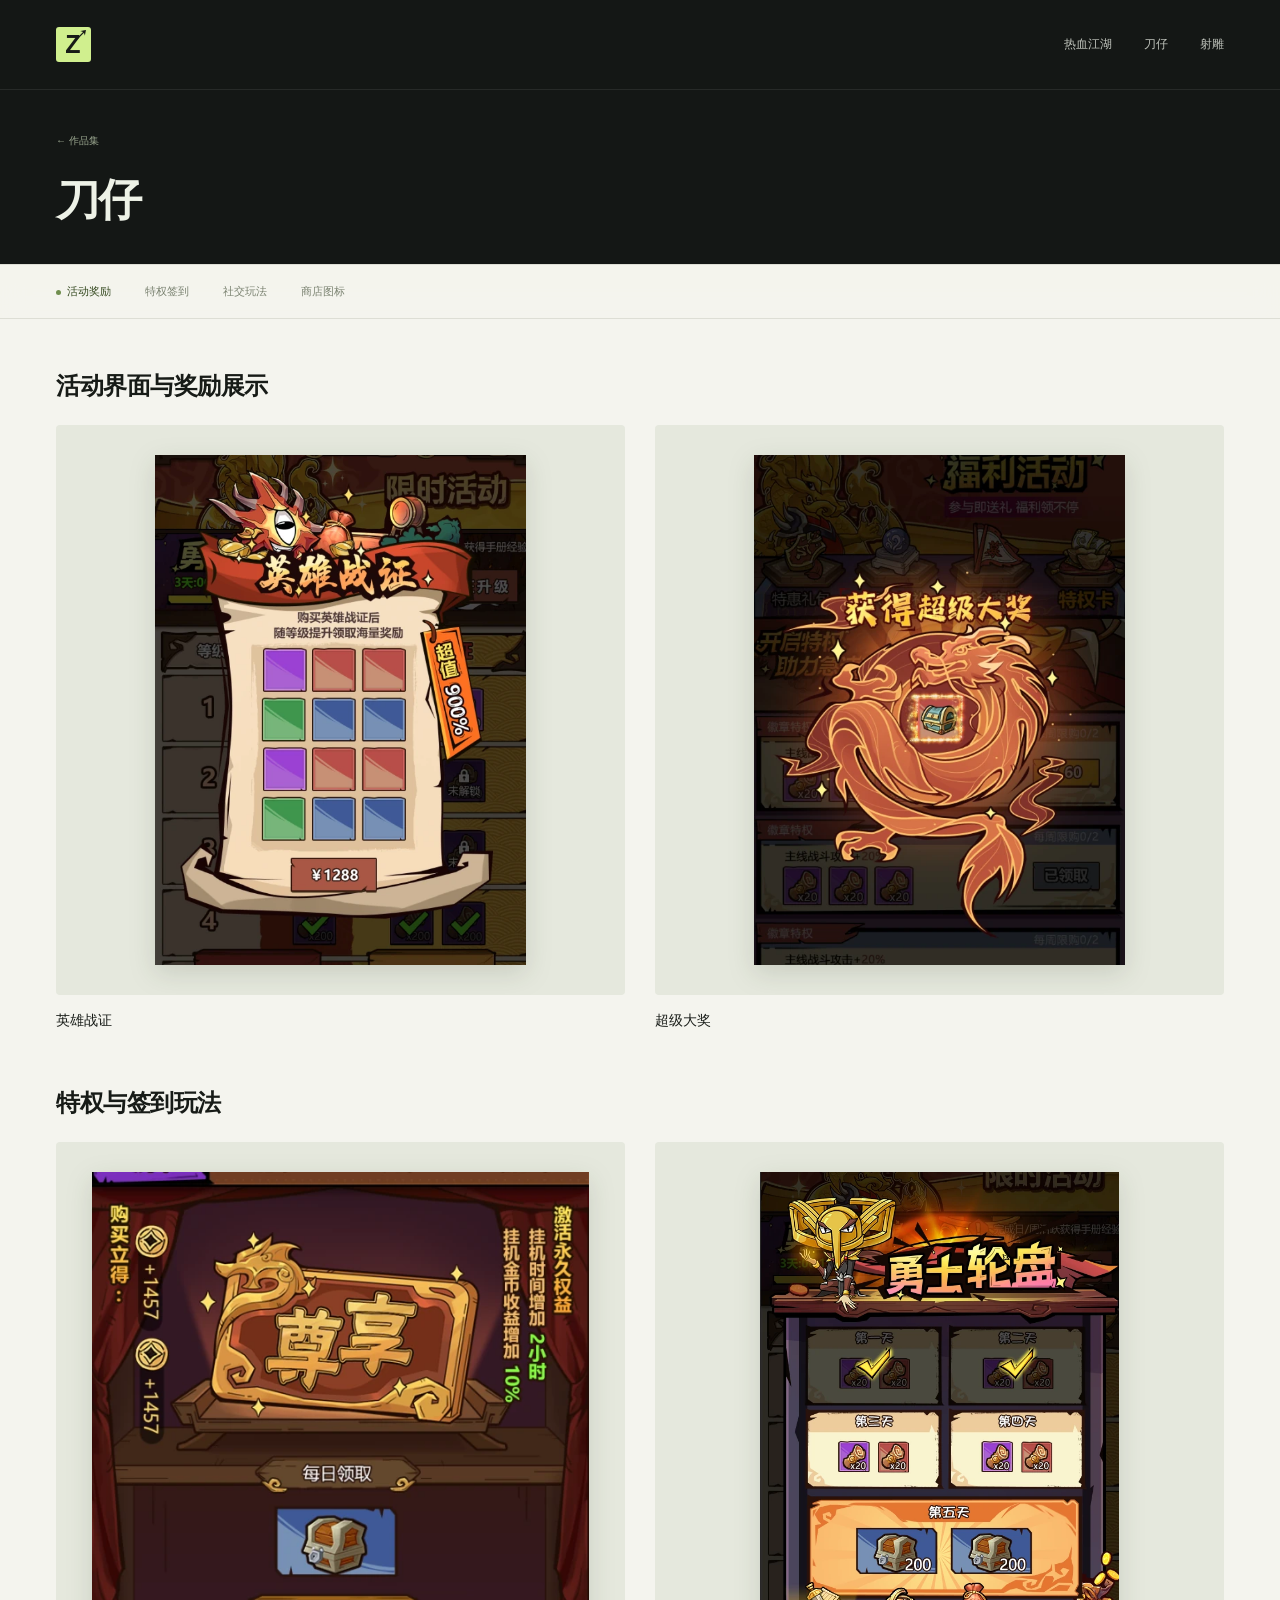
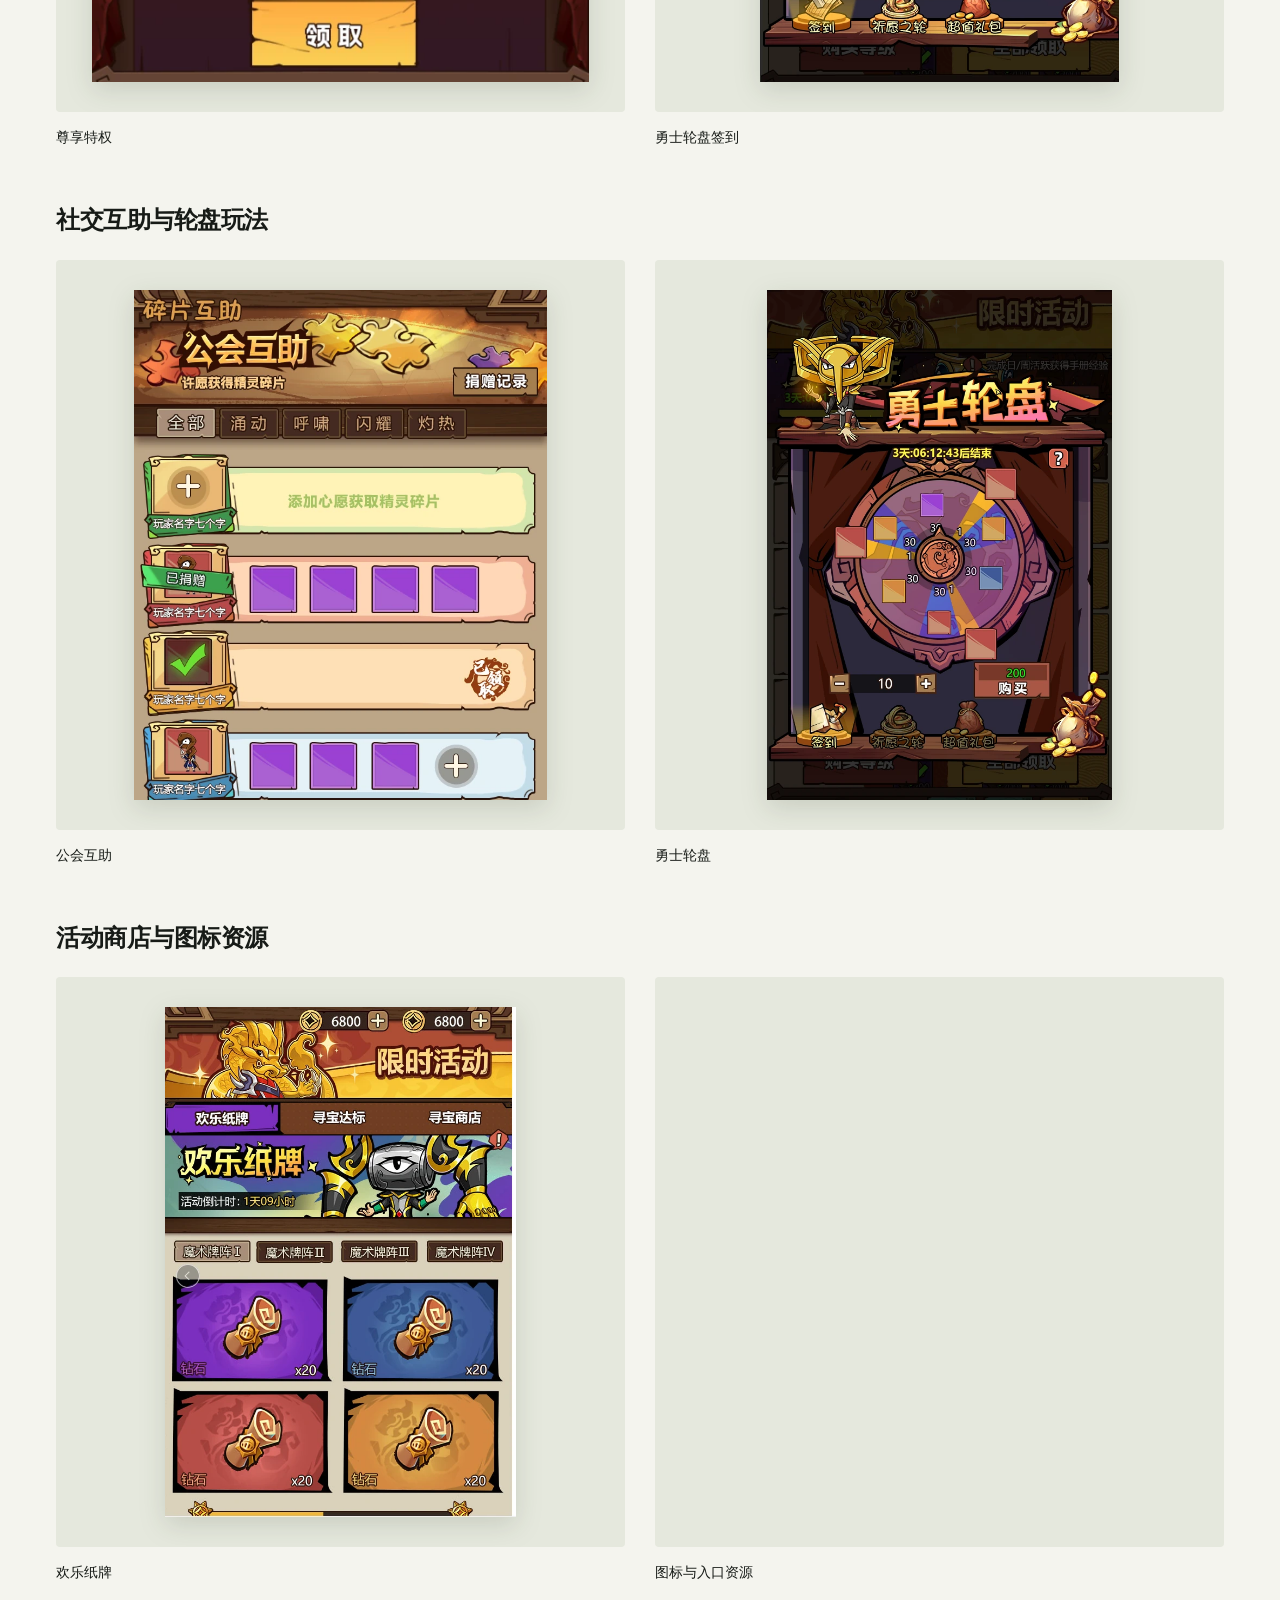
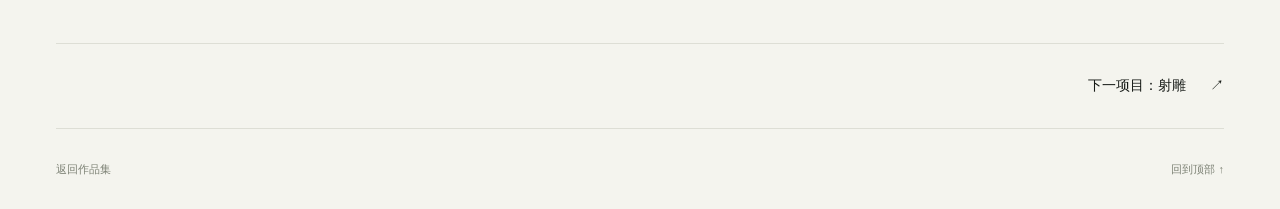
==== daozai.html @ 5adedd6f "Publish portfolio pages, images and downloads" ====
<!doctype html>
<html lang="zh-CN"><head><meta charset="utf-8"><meta name="viewport" content="width=device-width, initial-scale=1"><meta name="theme-color" content="#141715"><meta name="description" content="刀仔，张雪荣游戏 UI 设计作品。"><title>刀仔 · 张雪荣作品集</title><link rel="icon" href="assets/favicon.svg" type="image/svg+xml"><link rel="stylesheet" href="styles.css?v=20261116-controls"><script src="data.js" defer></script><script src="app.js?v=20261116-controls" defer></script></head><body class="case-page compact-case" data-page="case"><a class="skip-link" href="#main">跳到主要内容</a><div class="reading-progress" aria-hidden="true"></div>
<header class="site-header"><a class="brand" href="index.html" aria-label="张雪荣作品集首页"><span class="brand-mark">Z<span>↗</span></span></a><nav aria-label="项目导航"><a href="jianghu.html">热血江湖</a><a href="daozai.html">刀仔</a><a href="shediao.html">射雕</a></nav></header>
<main id="main"><section class="case-intro"><div class="shell"><div class="breadcrumb"><a href="index.html#projects">← 作品集</a></div><div class="case-title-row"><h1>刀仔</h1></div></div></section><div class="case-body"><nav class="case-nav" aria-label="项目章节"><div class="case-nav-inner shell"><a href="#campaigns" class="active">活动奖励</a><a href="#privileges" class="">特权签到</a><a href="#social" class="">社交玩法</a><a href="#shop-icons" class="">商店图标</a></div></nav><div class="shell"><section class="case-section" id="campaigns"><div class="case-section-heading reveal"><h2>活动界面与奖励展示</h2></div><div class="case-grid portraits"><figure class="work-card reveal"><button class="work-image" type="button" data-art="battlepass" data-group="daozai" aria-label="放大查看英雄战证"><img src="assets/battlepass.webp" width="553" height="760" alt="英雄战证，活动购买与奖励展示" loading="lazy" decoding="async"></button><figcaption><h3>英雄战证</h3></figcaption></figure><figure class="work-card reveal"><button class="work-image" type="button" data-art="jackpot" data-group="daozai" aria-label="放大查看超级大奖"><img src="assets/jackpot.webp" width="534" height="735" alt="超级大奖，活动奖励获取反馈" loading="lazy" decoding="async"></button><figcaption><h3>超级大奖</h3></figcaption></figure></div></section><section class="case-section" id="privileges"><div class="case-section-heading reveal"><h2>特权与签到玩法</h2></div><div class="case-grid portraits"><figure class="work-card reveal"><button class="work-image" type="button" data-art="vip" data-group="daozai" aria-label="放大查看尊享特权"><img src="assets/vip.webp" width="562" height="577" alt="尊享特权，付费权益与每日领取" loading="lazy" decoding="async"></button><figcaption><h3>尊享特权</h3></figcaption></figure><figure class="work-card reveal"><button class="work-image" type="button" data-art="wheel-checkin" data-group="daozai" aria-label="放大查看勇士轮盘签到"><img src="assets/wheel-checkin.webp" width="629" height="893" alt="勇士轮盘签到，签到奖励与活动入口" loading="lazy" decoding="async"></button><figcaption><h3>勇士轮盘签到</h3></figcaption></figure></div></section><section class="case-section" id="social"><div class="case-section-heading reveal"><h2>社交互助与轮盘玩法</h2></div><div class="case-grid portraits"><figure class="work-card reveal"><button class="work-image" type="button" data-art="guild" data-group="daozai" aria-label="放大查看公会互助"><img src="assets/guild.webp" width="640" height="791" alt="公会互助，社交玩法与互助信息展示" loading="lazy" decoding="async"></button><figcaption><h3>公会互助</h3></figcaption></figure><figure class="work-card reveal"><button class="work-image" type="button" data-art="wheel" data-group="daozai" aria-label="放大查看勇士轮盘"><img src="assets/wheel.webp" width="639" height="942" alt="勇士轮盘，轮盘玩法与奖励布局" loading="lazy" decoding="async"></button><figcaption><h3>勇士轮盘</h3></figcaption></figure></div></section><section class="case-section" id="shop-icons"><div class="case-section-heading reveal"><h2>活动商店与图标资源</h2></div><div class="case-grid portraits"><figure class="work-card reveal"><button class="work-image" type="button" data-art="shop" data-group="daozai" aria-label="放大查看欢乐纸牌"><img src="assets/shop.webp" width="645" height="937" alt="欢乐纸牌，活动玩法与奖励商店" loading="lazy" decoding="async"></button><figcaption><h3>欢乐纸牌</h3></figcaption></figure><figure class="work-card reveal"><button class="work-image" type="button" data-art="daozai-icons" data-group="daozai" aria-label="放大查看图标与入口资源"><img src="assets/daozai-icons.webp" width="662" height="848" alt="图标与入口资源，功能入口、道具及系统图标" loading="lazy" decoding="async"></button><figcaption><h3>图标与入口资源</h3></figcaption></figure></div></section><nav class="next-project" aria-label="下一项目"><a href="shediao.html">下一项目：射雕 <span>↗</span></a></nav></div></div></main><footer class="site-footer shell"><a href="index.html#projects">返回作品集</a><a href="#">回到顶部 ↑</a></footer><button class="back-to-top" aria-label="回到顶部">↑</button></body></html>
---- styles.css ----
@charset "UTF-8";
:root{--ink:#171b17;--muted:#71756d;--paper:#f4f4ee;--line:#ddded5;--lime:#d0ef8e;--olive:#5c7046;--ease:cubic-bezier(.22,1,.36,1);--font:-apple-system,BlinkMacSystemFont,"PingFang SC","Hiragino Sans GB","Microsoft YaHei",sans-serif}
*{box-sizing:border-box}html{scroll-behavior:smooth;scroll-padding-top:100px}body{margin:0;color:var(--ink);background:var(--paper);font-family:var(--font);font-size:15px;line-height:1.7;-webkit-font-smoothing:antialiased}body.modal-open{overflow:hidden}button,a{-webkit-tap-highlight-color:transparent}button,input{font:inherit}button{cursor:pointer}a{color:inherit;text-decoration:none}button{color:inherit}img{display:block;max-width:100%;height:auto}button:focus-visible,a:focus-visible{outline:3px solid #829c51;outline-offset:6px}::selection{background:var(--lime);color:var(--ink)}h1,h2,h3,p,figure{margin:0}h1,h2,h3{font-weight:600;line-height:1.3;letter-spacing:-.045em}.shell{width:min(1240px,calc(100% - 112px));margin-inline:auto}.section-pad{padding-block:104px}.eyebrow{font-family:var(--font);font-size:11px;font-weight:600;letter-spacing:.16em;line-height:1.5}.green-period{color:#72964b}.site-header{position:absolute;z-index:30;top:0;left:0;width:100%;display:flex;align-items:center;justify-content:space-between;gap:26px;padding:27px 56px;color:#f5f7ee;border-bottom:1px solid #ffffff15}.brand{display:flex;align-items:center;gap:12px;flex-shrink:0;font-size:12px;font-weight:650;letter-spacing:.12em;line-height:1.4}.brand small{display:block;font-size:8px;letter-spacing:.19em;opacity:.5;margin-top:4px}.brand-mark{background:var(--lime);color:var(--ink);width:35px;height:35px;display:flex;justify-content:center;align-items:center;font-size:25px;font-weight:700;position:relative;border-radius:3px}.brand-mark>span{position:absolute;right:2px;top:-2px;font-size:15px}.site-header nav{display:flex;gap:32px;font-size:12px;color:#c2c6be}.site-header nav a{position:relative;padding:5px 0}.site-header nav a:after{content:"";position:absolute;bottom:0;left:0;width:0;height:1px;background:var(--lime);transition:width .3s}.site-header nav a:hover:after{width:100%}.site-header nav span{font-size:9px;opacity:.5;margin-left:4px}.status-dot{width:5px;height:5px;border-radius:50%;background:var(--lime);display:inline-block}.reading-progress{position:fixed;top:0;left:0;height:3px;background:var(--lime);z-index:100;width:0;pointer-events:none}.skip-link{position:fixed;top:-100px;left:10px;padding:10px 20px;background:var(--lime);z-index:101}.skip-link:focus{top:8px}.hero{background:#141715;color:#f3f5ef;position:relative;isolation:isolate;overflow:hidden;padding-top:102px}.hero-inner{min-height:650px;display:grid;grid-template-columns:1fr 1.12fr;align-items:center;gap:24px;padding-block:66px 74px}.hero-copy{position:relative;z-index:3}.hero .eyebrow{color:#a6b598;font-size:10px;display:flex;gap:10px;align-items:center}.tiny-cross{color:var(--lime);font-size:19px}.hero h1{font-size:clamp(36px,4.1vw,60px);line-height:1.4;font-weight:600;margin:27px 0 26px;white-space:nowrap;letter-spacing:-.055em}.accent-word{color:var(--lime);position:relative;display:inline-block}.accent-word svg{position:absolute;left:0;bottom:-10px;width:100%;height:15px;stroke:var(--lime);stroke-width:2;stroke-dasharray:400;stroke-dashoffset:400;animation:draw-line 1.2s .6s forwards}.hero-person{font-size:19px;letter-spacing:.07em;font-weight:500}.hero-person span{font-size:12px;font-weight:400;letter-spacing:.04em;color:#a5afa0;margin-left:17px;padding-left:17px;border-left:1px solid #ffffff26}.hero-description{font-size:12px;color:#939c8e;line-height:2.1;margin:17px 0 30px}.button{display:inline-flex;align-items:center;justify-content:space-between;gap:42px;padding:14px 22px;border-radius:3px;font-size:12px;font-weight:600;transition:background .2s,transform .3s}.button-lime{background:var(--lime);color:var(--ink)}.button-lime:hover{background:#e0ffa1}.button span{font-size:19px;line-height:1}.hero-glow{position:absolute;z-index:-1;right:-150px;top:-100px;width:950px;height:900px;background:radial-gradient(ellipse,rgba(130,157,80,.13),transparent 62%);pointer-events:none}.hero:before{content:"";position:absolute;inset:0;z-index:-1;opacity:.16;background-image:linear-gradient(#9cae8a16 1px,transparent 1px),linear-gradient(90deg,#9cae8a16 1px,transparent 1px);background-size:90px 90px;mask-image:linear-gradient(90deg,transparent,#000)}#particles{position:absolute;inset:0;width:100%;height:100%;z-index:-1;pointer-events:none}.hero-stage{height:490px;position:relative;perspective:1500px;isolation:isolate}.stage-orbit{position:absolute;width:430px;height:430px;border:1px solid #b5d28f16;border-radius:50%;left:50%;top:50%;transform:translate(-50%,-50%)}.stage-orbit:before{content:"";position:absolute;inset:-48px;border:1px solid #b5d28f0b;border-radius:50%}.stage-orbit:after{content:"";position:absolute;inset:24px;border:1px dashed #b5d28f18;border-radius:50%;animation:orbit 90s linear infinite}.stage-note{font-size:8px;letter-spacing:.2em;color:#829078;position:absolute;top:32px;right:24px}.floating-label{position:absolute;left:12px;top:53px;color:#becbad;font-size:9px;letter-spacing:.13em;display:flex;align-items:center;gap:9px}.floating-label span{width:5px;height:5px;background:var(--lime);border-radius:50%;box-shadow:0 0 14px #d0ef8e;animation:pulse 3s infinite}.hero-art{position:absolute;z-index:2;left:-14px;top:112px;width:92%;padding:0;text-align:left;background:#242b22;border:1px solid #62725270;border-radius:9px;overflow:hidden;box-shadow:0 25px 80px #0008;transform:rotateY(-8deg) rotateX(5deg) rotateZ(-3deg);transition:transform .6s var(--ease),border-color .3s;will-change:transform}.hero-art:hover{border-color:#d0ef8e9c;transform:rotateY(0) rotateX(0) rotateZ(0)}.hero-art img{width:100%;aspect-ratio:1334/750;object-fit:contain;transition:opacity .2s}.art-topbar{display:flex;align-items:center;gap:5px;padding:10px 12px;font-size:7px;letter-spacing:.13em;color:#a5b39a}.art-topbar i{width:4px;height:4px;border-radius:50%;background:#9aaa8470}.art-topbar i:first-child{background:#d0ef8e}.art-topbar span:nth-last-child(2){margin-left:10px}.art-topbar span:last-child{margin-left:auto}.hero-art-foot{display:flex;justify-content:space-between;gap:10px;font-size:8px;color:#c0cbb9;padding:10px 13px}.hero-art-foot span:last-child{color:#8d9a82}.mini-art{position:absolute;z-index:1;right:-7px;top:80px;width:135px;transform:rotate(10deg);border:5px solid #2b3226;border-radius:7px;box-shadow:0 15px 50px #0009;animation:float 7s ease-in-out infinite}.mini-art img{width:100%;border-radius:2px}.mini-art span{position:absolute;bottom:-24px;left:20px;font-size:8px;color:#9db08a;letter-spacing:.15em;white-space:nowrap}.hero-selector{position:absolute;bottom:2px;left:0;display:flex;gap:25px}.hero-selector button{background:none;border:none;border-top:1px solid #ffffff22;padding:9px 0;font-size:10px;color:#7b8972;min-width:76px;text-align:left;transition:color .2s,border-color .2s}.hero-selector button span{font-size:9px;margin-left:8px}.hero-selector button.selected{border-color:var(--lime);color:var(--lime)}.stage-coordinate{position:absolute;bottom:62px;right:4px;font-size:7px;letter-spacing:.2em;color:#6f7b65;writing-mode:vertical-rl}.hero-bottom{display:flex;justify-content:space-between;align-items:center;gap:16px;border-top:1px solid #ffffff16;padding-block:20px;color:#8a9581;font-size:10px;letter-spacing:.06em}.hero-bottom .status-dot{margin-right:7px;width:4px;height:4px}.hero-bottom b{font-weight:400;color:#4c5844;margin:0 16px}.hero-bottom a{color:#bdc7b3;display:flex;align-items:center;gap:20px}.scroll-arrow{animation:bounce 2.4s infinite;font-size:19px;line-height:1}.discipline-strip{overflow:hidden;background:var(--lime);padding:14px 0}.discipline-strip>div{display:flex;width:max-content;gap:48px;align-items:center;animation:marquee 40s linear infinite}.discipline-strip span{font-size:12px;font-weight:600;letter-spacing:.12em;white-space:nowrap}.discipline-strip i{font-size:18px;line-height:1;font-style:normal}.section-heading{display:flex;align-items:flex-end;justify-content:space-between;gap:40px;margin-bottom:45px}.section-heading .eyebrow{color:var(--muted);margin-bottom:14px}.section-heading h2{font-size:36px}.section-heading>p{color:var(--muted);font-size:12px;line-height:1.9}.project-card+.project-card{margin-top:66px}.project-cover{position:relative;display:block;overflow:hidden;border-radius:7px;isolation:isolate}.landscape-cover{height:480px;background:#1b372e}.landscape-cover>img{width:100%;height:100%;object-fit:cover;object-position:50% 48%;transition:transform 1s var(--ease),filter .8s}.landscape-cover:after{content:"";position:absolute;inset:0;background:linear-gradient(180deg,#071b2a10 40%,#08241c99)}.project-cover:hover>img{transform:scale(1.035)}.cover-index{position:absolute;left:28px;top:25px;z-index:3;font-size:9px;letter-spacing:.15em;background:#13221c88;backdrop-filter:blur(12px);color:white;padding:7px 11px;border:1px solid #ffffff30;border-radius:2px}.cover-stamp{position:absolute;left:32px;bottom:25px;z-index:3;font-size:25px;color:#f8f9ec;font-weight:500;letter-spacing:.08em;line-height:1.4}.cover-stamp small{font-size:8px;font-weight:400;letter-spacing:.2em}.cover-visit{position:absolute;right:28px;bottom:28px;z-index:3;color:#f8f9ec;font-size:10px;display:flex;align-items:center;gap:15px}.cover-visit>span{display:grid;place-items:center;width:39px;height:39px;border:1px solid #ffffff70;border-radius:50%;font-size:18px;transition:background .3s,color .3s,transform .3s}.project-cover:hover .cover-visit>span{background:var(--lime);border-color:var(--lime);color:var(--ink);transform:rotate(45deg)}.project-info{display:flex;justify-content:space-between;gap:35px;padding:25px 0 0}.project-info .eyebrow{font-size:8px;color:var(--olive);letter-spacing:.15em}.project-info h3{font-size:25px;margin:8px 0 11px}.project-info h3 span{font-size:22px;display:inline-block;margin-left:8px;font-weight:400}.project-info p:not(.eyebrow){font-size:12px;color:var(--muted);max-width:620px}.project-tags{text-align:right;padding-top:2px;flex-shrink:0}.project-tags>span{border:1px solid var(--line);font-size:9px;padding:5px 10px;border-radius:20px;display:inline-block;margin:0 0 13px 3px}.project-tags>a{display:block;font-size:11px;color:#556b3c;margin-top:15px}.project-tags b{font-size:16px;margin-left:10px;font-weight:400}.portrait-cover{height:470px;background:#252326;background-image:radial-gradient(ellipse at 65% 20%,#65423680,transparent 70%)}.portrait-cover:before{content:"";position:absolute;inset:0;background:repeating-linear-gradient(90deg,transparent,transparent 89px,#ffffff06 90px)}.portrait-cover-title{position:absolute;left:7%;top:42%;z-index:2;color:#f1e3c6}.portrait-cover-title>span{display:block;font-size:42px;letter-spacing:-.04em}.portrait-cover-title i{font-weight:300;font-family:Georgia,serif;font-size:31px;color:#b79465}.portrait-cover-title small{font-size:8px;display:block;line-height:1.9;margin-top:18px;letter-spacing:.17em;color:#b8a78e}.portrait-lineup{position:absolute;left:37%;right:6%;height:100%;display:flex;align-items:center;gap:20px;transform:rotate(-7deg);transition:transform .8s var(--ease)}.portrait-lineup img{width:31%;height:auto;max-height:86%;object-fit:contain;border:4px solid #776c5d50;border-radius:6px;box-shadow:0 20px 40px #0009}.portrait-lineup img:nth-child(2){transform:translateY(-18px)}.portrait-lineup img:nth-child(3){transform:translateY(17px)}.portrait-cover:hover .portrait-lineup{transform:rotate(-4deg) translateY(-7px)}.collection-section{background:#eaece4;border-block:1px solid #e0e3d8}.collection-toolbar{display:flex;align-items:center;justify-content:space-between;margin-bottom:27px;gap:20px}.filter-list{display:flex;gap:7px;flex-wrap:wrap}.filter-list button{border:1px solid #d4d8ca;background:transparent;color:#6a7261;font-size:11px;border-radius:30px;padding:8px 17px;transition:background .2s,color .2s}.filter-list button.active{background:var(--ink);color:#f3f5ea;border-color:var(--ink)}.filter-list button span{font-size:8px;opacity:.6;margin-left:5px}.gallery-hint{font-size:10px;color:#7e8774;white-space:nowrap}.collection-grid{display:grid;grid-template-columns:repeat(3,1fr);gap:30px 23px}.work-card{min-width:0}.work-image{position:relative;width:100%;padding:22px;background:#dce0d3;border:none;display:grid;place-items:center;overflow:hidden;border-radius:4px;min-height:0}.collection-grid .work-image{height:268px}.work-image img{width:100%;height:100%;max-height:100%;object-fit:contain;transition:transform .7s var(--ease),filter .5s;filter:drop-shadow(0 8px 13px #19230f22)}.work-image:hover img{transform:scale(1.035)}.work-image:after{content:"↗";position:absolute;bottom:12px;right:12px;display:grid;place-items:center;width:28px;height:28px;border-radius:50%;background:#f4f6eeef;color:var(--ink);font-size:15px;opacity:0;transform:translateY(4px);transition:.3s}.work-image:hover:after,.work-image:focus-visible:after{opacity:1;transform:translateY(0)}.work-image[data-group=daozai]{background:#e2ddd1}.work-image[data-group=shediao]{background:#d8ded4}.work-card figcaption{display:flex;justify-content:space-between;gap:12px;padding-top:13px;align-items:flex-start}.work-card h3{font-size:13px;font-weight:500;letter-spacing:0;line-height:1.5}.work-card figcaption p{font-size:9px;color:#858b7e;margin-top:4px}.work-card figcaption>span{font-size:8px;letter-spacing:.08em;color:#8c9384;padding-top:3px}.downloads{display:grid;grid-template-columns:1.1fr 1fr;gap:80px;align-items:center}.downloads .eyebrow{color:var(--muted);margin-bottom:22px}.downloads h2{font-size:38px;line-height:1.45}.downloads p:not(.eyebrow){font-size:12px;color:var(--muted);margin-top:20px}.download-links a{display:flex;align-items:center;gap:20px;padding:28px 0;border-bottom:1px solid var(--line);transition:padding .3s}.download-links a:first-child{border-top:1px solid var(--line)}.download-links a:hover{padding-left:8px}.download-links .file-format{font-size:9px;color:var(--olive);letter-spacing:.07em;border:1px solid #cdd7bf;width:43px;height:51px;display:grid;place-items:center;border-radius:3px}.download-links a>span:nth-child(2){font-size:14px}.download-links small{display:block;color:var(--muted);font-size:9px;margin-top:7px}.download-links b{margin-left:auto;font-size:22px;font-weight:400}.site-footer{border-top:1px solid var(--line);padding-block:31px;display:flex;justify-content:space-between;align-items:center;gap:20px;font-size:10px;color:#7d8275}.footer-name{font-size:13px;color:var(--ink)}.footer-name span{font-size:8px;letter-spacing:.08em;margin-left:12px;color:var(--muted)}.site-footer p{font-size:8px;letter-spacing:.14em}.back-to-top{position:fixed;right:24px;bottom:24px;z-index:20;display:grid;place-items:center;width:40px;height:40px;border:1px solid #c8d6b4;border-radius:50%;background:#e5eed9ef;color:#314022;font-size:19px;opacity:0;visibility:hidden;transform:translateY(10px);transition:.3s}.back-to-top.visible{opacity:1;visibility:visible;transform:translateY(0)}.js .reveal{opacity:0;transform:translateY(25px);transition:opacity .8s var(--ease),transform .8s var(--ease)}.js .reveal.in-view{opacity:1;transform:translateY(0)}
/* Project pages */
.case-page .site-header{background:#141715}.case-intro{padding-top:155px;padding-bottom:53px;background:#141715;color:#eef2e7}.breadcrumb{font-size:10px;color:#9da991;display:flex;gap:13px;align-items:center;margin-bottom:35px}.breadcrumb a:hover{color:var(--lime)}.case-intro .eyebrow{color:#a7bc8c;font-size:9px;margin-bottom:15px}.case-title-row{display:flex;align-items:flex-end;justify-content:space-between;gap:35px}.case-title-row h1{font-size:54px;line-height:1.35}.case-subtitle{color:#a8b19f;font-size:13px;max-width:650px;margin-top:21px;line-height:1.9}.case-number{font-size:90px;font-weight:300;line-height:1;color:#71825e55;letter-spacing:-.07em}.case-meta{display:flex;gap:50px;margin-top:34px;padding-top:25px;border-top:1px solid #ffffff18}.case-meta>div{font-size:12px;color:#d8e0cf}.case-meta small{display:block;font-size:8px;letter-spacing:.13em;color:#7e8c70;margin-bottom:7px}.case-meta a{color:var(--lime)}.case-feature{padding-top:36px;background:linear-gradient(#141715 70%,var(--paper) 70%)}.case-feature .feature-landscape{width:100%;border-radius:5px;aspect-ratio:2.3;object-fit:cover;object-position:center 42%}.case-feature .feature-portraits{border-radius:5px;display:flex;align-items:center;justify-content:center;gap:8%;padding:40px;height:490px;background:radial-gradient(ellipse at 50% 20%,#584338,#262225 75%);overflow:hidden}.feature-portraits img{width:auto;height:100%;max-width:29%;object-fit:contain;filter:drop-shadow(0 20px 18px #0007);border-radius:3px}.feature-portraits img:nth-child(2){transform:translateY(-7px) rotate(-3deg)}.case-body{padding-top:56px}.case-nav{position:sticky;top:0;z-index:25;background:#f4f4eef2;backdrop-filter:blur(15px);border-top:1px solid var(--line);border-bottom:1px solid var(--line)}.case-nav-inner{display:flex;align-items:center;gap:28px;overflow:auto;scrollbar-width:none;padding-block:17px}.case-nav a{white-space:nowrap;font-size:11px;color:#7a8270;transition:color .3s}.case-nav a.active{color:#34491f}.case-nav a.active:before{content:"";display:inline-block;width:5px;height:5px;border-radius:50%;background:#708e4e;vertical-align:middle;margin-right:6px}.case-nav .nav-label{font-size:8px;letter-spacing:.1em;color:#919884;white-space:nowrap;border-right:1px solid var(--line);padding-right:23px}.case-section{padding-top:77px;scroll-margin-top:15px}.case-section-heading{display:grid;grid-template-columns:50px 1fr auto;align-items:start;gap:20px;margin-bottom:28px}.section-index{font-family:Georgia,serif;font-style:italic;color:#819468;font-size:29px;line-height:1.3}.case-section h2{font-size:26px;letter-spacing:-.02em;margin-bottom:8px}.case-section-heading p{font-size:11px;color:#828b77;line-height:1.8}.case-section-heading>.eyebrow{font-size:8px;color:#8b9581;padding-top:9px;max-width:170px;text-align:right}.case-grid{display:grid;grid-template-columns:repeat(2,1fr);gap:26px}.case-grid .work-image{padding:15px;aspect-ratio:1334/800;background:#e5e8dd}.case-grid .work-card figcaption{padding:15px 0 5px}.case-grid .work-card h3{font-size:14px}.case-grid .work-card figcaption p{font-size:10px;line-height:1.7}.case-grid.portraits{grid-template-columns:repeat(2,1fr);gap:30px}.case-grid.portraits .work-image{height:570px;aspect-ratio:auto;padding:30px}.case-grid.triple{grid-template-columns:repeat(3,1fr)}.case-grid.triple .work-image{height:520px;padding:20px}.case-grid.single{grid-template-columns:1fr}.case-grid.single .work-image{aspect-ratio:2.4;padding:30px;background:#eaece5}.case-note{font-size:10px;color:#949c88;margin-top:30px;padding-top:20px;border-top:1px solid var(--line);line-height:1.8}.next-project{margin-top:90px;border-top:1px solid var(--line);padding-block:57px}.next-project>a{display:flex;justify-content:space-between;align-items:center;gap:20px}.next-project .eyebrow{font-size:9px;color:var(--muted);margin-bottom:14px}.next-project h2{font-size:35px}.next-project p:not(.eyebrow){font-size:11px;color:var(--muted);margin-top:10px}.next-project .next-arrow{width:65px;height:65px;display:grid;place-items:center;background:var(--lime);border-radius:50%;font-size:28px;transition:transform .3s}.next-project>a:hover .next-arrow{transform:rotate(45deg)}
/* Full-resolution gallery */
.lightbox{position:fixed;inset:0;z-index:80;background:#0b0e0bf5;backdrop-filter:blur(16px);display:grid;grid-template-rows:auto 1fr auto;color:#f2f5ec;opacity:0;visibility:hidden;transition:opacity .22s,visibility .22s}.lightbox.open{opacity:1;visibility:visible}.lightbox-header{display:flex;justify-content:space-between;align-items:center;padding:22px 32px;gap:20px}.lightbox-title{font-size:14px;font-weight:500}.lightbox-subtitle{font-size:10px;color:#8b9c7e;margin-top:4px}.lightbox-controls{display:flex;gap:12px;align-items:center}.lightbox-controls button,.lightbox-arrow{border:1px solid #ffffff27;background:#ffffff08;color:#e8eddf;border-radius:50%;height:40px;width:40px;font-size:20px;display:grid;place-items:center}.lightbox-controls button:hover,.lightbox-arrow:hover{background:#d0ef8e22}.lightbox-controls a{font-size:11px;color:#bdcaaa;margin-right:14px}.lightbox-viewport{min-height:0;position:relative;overflow:auto;display:grid;place-items:center;margin:0 84px;overscroll-behavior:contain}.lightbox-image{display:block;max-width:100%;max-height:calc(100dvh - 180px);width:auto;height:auto;object-fit:contain;transition:opacity .15s;cursor:zoom-in}.lightbox-viewport.zoomed{display:block}.lightbox-viewport.zoomed .lightbox-image{max-width:none;max-height:none;width:var(--zoom-width);height:auto;cursor:zoom-out;margin:auto}.lightbox-arrow{position:absolute;top:50%;z-index:3;transform:translateY(-50%);width:44px;height:44px}.lightbox-prev{left:22px}.lightbox-next{right:22px}.lightbox-bottom{padding:20px 32px;display:flex;justify-content:space-between;font-size:10px;color:#8d9a83;gap:20px}.lightbox-counter{font-variant-numeric:tabular-nums;color:#d0ef8e}.lightbox-bottom>span:last-child{font-size:9px}
@keyframes draw-line{to{stroke-dashoffset:0}}@keyframes orbit{to{transform:rotate(360deg)}}@keyframes float{0%,100%{transform:translateY(0) rotate(10deg)}50%{transform:translateY(-12px) rotate(8deg)}}@keyframes pulse{50%{opacity:.45}}@keyframes bounce{50%{transform:translateY(5px)}}@keyframes marquee{to{transform:translateX(-50%)}}@keyframes filter-in{from{opacity:0;transform:translateY(10px)}to{opacity:1;transform:translateY(0)}}.collection-grid .work-card{animation:filter-in .45s var(--ease) both}
html.motion-off{scroll-behavior:auto}html.motion-off *,html.motion-off *:before,html.motion-off *:after{animation:none!important;transition:none!important}html.motion-off .accent-word svg{stroke-dashoffset:0}html.motion-off .reveal{opacity:1;transform:none}html.motion-off #particles{display:none}
@media(min-width:1600px){.hero-inner{min-height:720px}.hero h1{font-size:62px}.hero-stage{height:500px}}
@media(max-width:1100px){.shell{width:calc(100% - 72px)}.site-header{padding-inline:36px}.site-header nav{gap:23px}.hero-inner{gap:25px;min-height:605px;grid-template-columns:1fr 1fr}.hero h1{font-size:42px}.hero-stage{height:390px}.hero-art{top:100px;width:100%;left:-5px}.hero-selector{gap:15px;bottom:0}.hero-selector button{min-width:65px}.stage-orbit{width:340px;height:340px}.mini-art{width:110px;right:-10px;top:60px}.floating-label{top:35px}.stage-note{top:10px}.stage-coordinate{bottom:50px;right:-15px}.landscape-cover{height:410px}.portrait-cover{height:400px}.project-info{gap:20px}.project-tags>span{font-size:8px;padding:4px 8px}.project-info p:not(.eyebrow){max-width:490px}.section-heading h2{font-size:32px}.downloads{gap:45px}.collection-grid .work-image{height:240px}.case-grid.portraits .work-image{height:470px}.case-grid.triple .work-image{height:420px}}
@media(max-width:850px){.site-header nav{gap:18px}.brand{font-size:10px}.brand small{font-size:7px}.hero-inner{min-height:auto;grid-template-columns:1fr;padding-block:70px 48px}.hero-copy{max-width:580px}.hero h1{font-size:54px;white-space:normal}.hero-stage{width:85%;margin:10px auto 0;height:440px}.hero-art{width:92%;top:83px;left:0}.hero-selector{bottom:0}.mini-art{width:140px;right:0;top:45px}.stage-orbit{width:400px;height:400px}.stage-coordinate{bottom:55px;right:10px}.stage-note{right:5%;top:10px}.floating-label{top:20px;left:0}.section-pad{padding-block:76px}.section-heading{align-items:flex-start;gap:20px}.section-heading h2{font-size:29px}.section-heading>p{font-size:10px}.landscape-cover{height:340px}.project-info{display:block}.project-tags{text-align:left;margin-top:17px;display:flex;gap:4px;align-items:center;flex-wrap:wrap}.project-tags>a{margin:0 0 10px auto}.project-tags>span{font-size:9px;margin-left:0}.portrait-cover{height:340px}.portrait-cover-title{left:6%;top:40%}.portrait-cover-title>span{font-size:32px}.portrait-lineup{left:36%;right:4%;gap:12px}.collection-grid{grid-template-columns:repeat(2,1fr)}.collection-grid .work-image{height:290px}.downloads{grid-template-columns:1fr;gap:35px}.downloads h2{font-size:36px}.site-footer{flex-wrap:wrap}.case-title-row h1{font-size:43px}.case-number{font-size:74px}.case-meta{gap:32px;flex-wrap:wrap}.case-feature .feature-portraits{height:380px;padding:25px;gap:6%}.case-section-heading{grid-template-columns:35px 1fr;gap:15px}.case-section-heading>.eyebrow{display:none}.case-grid.portraits .work-image{height:420px;padding:22px}.case-grid.triple{grid-template-columns:repeat(3,1fr);gap:15px}.case-grid.triple .work-image{height:330px;padding:12px}.case-grid{gap:20px}.case-grid .work-image{padding:10px}.case-grid .work-card h3{font-size:12px}.case-nav-inner{gap:23px}.case-section{padding-top:60px}}
@media(max-width:560px){.shell{width:calc(100% - 40px)}.site-header{padding:20px;gap:13px}.brand{gap:8px;font-size:8px;letter-spacing:.07em}.brand small{font-size:6px;letter-spacing:.1em;margin-top:3px}.brand-mark{width:29px;height:29px;font-size:22px}.brand-mark>span{font-size:12px}.site-header nav{gap:16px;font-size:10px;margin-left:auto}.site-header nav a:nth-child(2){display:none}.site-header nav span{display:none}.hero{padding-top:80px}.hero-inner{padding-block:51px 27px;gap:23px}.hero h1{font-size:clamp(32px,8.7vw,47px);line-height:1.5;margin-top:20px;margin-bottom:25px;letter-spacing:-.065em}.hero .eyebrow{font-size:8px;letter-spacing:.1em;gap:7px}.tiny-cross{font-size:16px}.hero-person{font-size:17px}.hero-person span{font-size:11px;margin-left:12px;padding-left:12px}.hero-description{font-size:11px;margin-block:15px 24px}.button{padding:12px 18px;font-size:11px;gap:35px}.hero-stage{width:100%;height:320px;margin-top:5px}.hero-art{width:93%;top:64px;left:0}.hero-art-foot{font-size:7px;padding:8px 10px}.art-topbar{padding:8px 10px;font-size:6px}.stage-orbit{width:270px;height:270px}.stage-orbit:before{inset:-25px}.mini-art{width:88px;right:3px;top:36px;border-width:3px}.mini-art span{font-size:6px;left:12px}.floating-label{font-size:7px;top:21px}.stage-note{font-size:6px;right:2%;top:0}.hero-selector{gap:24px;bottom:0}.hero-selector button{min-width:65px;font-size:8px}.hero-selector button span{font-size:8px}.stage-coordinate{display:none}.hero-bottom{padding-block:17px;font-size:8px;gap:5px}.hero-bottom>span:nth-child(2){display:none}.hero-bottom a{gap:15px}.discipline-strip{padding-block:11px}.discipline-strip span{font-size:9px}.discipline-strip>div{gap:28px}.discipline-strip i{font-size:13px}.section-pad{padding-block:58px}.section-heading{display:block;margin-bottom:28px}.section-heading .eyebrow{font-size:8px;margin-bottom:10px}.section-heading h2{font-size:26px;letter-spacing:-.06em}.section-heading>p{margin-top:14px;font-size:11px}.section-heading>p br{display:none}.project-card+.project-card{margin-top:40px}.landscape-cover{height:250px}.cover-index{top:15px;left:15px;font-size:7px;padding:5px 8px}.cover-stamp{left:18px;bottom:16px;font-size:18px}.cover-stamp small{font-size:6px}.cover-visit{right:15px;bottom:16px;gap:9px;font-size:8px}.cover-visit>span{width:30px;height:30px;font-size:16px}.project-info{padding-top:20px}.project-info h3{font-size:23px;margin-top:9px}.project-info p:not(.eyebrow){font-size:11px;line-height:1.9}.project-info .eyebrow{font-size:7px}.project-tags{margin-top:16px}.project-tags>a{font-size:10px}.project-tags>span{font-size:8px;padding:4px 8px}.portrait-cover{height:310px}.portrait-cover-title{top:20%;left:7%}.portrait-cover-title>span{font-size:25px}.portrait-cover-title small{font-size:6px;max-width:80px;line-height:1.7;margin-top:10px}.portrait-lineup{left:25%;right:5%;height:68%;top:22%;gap:10px;transform:rotate(-8deg)}.portrait-lineup img{border-width:2px;width:32%;max-height:100%}.portrait-lineup img:nth-child(1){transform:translateY(27px)}.portrait-lineup img:nth-child(2){transform:translateY(6px)}.portrait-lineup img:nth-child(3){transform:translateY(-20px)}.portrait-cover:hover .portrait-lineup{transform:rotate(-6deg)}.collection-toolbar{margin-bottom:20px}.filter-list{gap:6px}.filter-list button{font-size:9px;padding:7px 11px}.gallery-hint{display:none}.collection-grid{gap:23px 13px}.collection-grid .work-image{height:210px;padding:12px}.work-card h3{font-size:11px}.work-card figcaption p{font-size:8px;margin-top:4px}.work-card figcaption>span{display:none}.work-card figcaption{padding-top:10px}.work-image:after{opacity:1;width:22px;height:22px;right:7px;bottom:7px;font-size:12px}.downloads h2{font-size:30px}.downloads .eyebrow{font-size:8px;margin-bottom:17px}.downloads p:not(.eyebrow){font-size:11px}.downloads{gap:27px}.download-links a{padding:22px 0;gap:15px}.download-links a>span:nth-child(2){font-size:13px}.download-links small{font-size:9px}.download-links .file-format{width:37px;height:45px;font-size:8px}.site-footer{padding-block:24px;row-gap:17px}.site-footer p{font-size:7px;order:3;width:100%}.footer-name{font-size:11px}.footer-name span{font-size:7px;margin-left:6px}.site-footer>a:last-child{font-size:9px}.back-to-top{right:15px;bottom:15px;width:34px;height:34px;font-size:16px}.case-intro{padding-top:120px;padding-bottom:33px}.breadcrumb{font-size:9px;margin-bottom:27px}.case-intro .eyebrow{font-size:8px}.case-title-row h1{font-size:34px;letter-spacing:-.05em}.case-number{font-size:51px}.case-title-row{gap:15px}.case-subtitle{font-size:11px;margin-top:17px}.case-meta{gap:20px 28px;margin-top:25px;padding-top:20px}.case-meta>div{font-size:10px}.case-meta small{font-size:7px;margin-bottom:5px}.case-feature{padding-top:10px}.case-feature .feature-landscape{aspect-ratio:1.55}.case-feature .feature-portraits{height:260px;padding:25px 18px;gap:5%}.case-body{padding-top:32px}.case-nav-inner{padding-block:14px;gap:22px;width:calc(100% - 40px)}.case-nav a{font-size:10px}.case-nav .nav-label{display:none}.case-section{padding-top:43px}.case-section-heading{grid-template-columns:26px 1fr;gap:13px;margin-bottom:22px}.section-index{font-size:23px}.case-section h2{font-size:22px}.case-section-heading p{font-size:10px}.case-grid{grid-template-columns:1fr;gap:23px}.case-grid .work-image{padding:10px}.case-grid .work-card h3{font-size:13px}.case-grid .work-card figcaption p{font-size:9px}.case-grid .work-card figcaption{padding-top:12px}.case-grid.portraits{grid-template-columns:repeat(2,1fr);gap:13px}.case-grid.portraits .work-image{height:295px;padding:12px}.case-grid.portraits .work-card h3{font-size:12px}.case-grid.triple{grid-template-columns:1fr;gap:25px}.case-grid.triple .work-image{height:520px;padding:25px}.case-grid.single .work-image{padding:12px;aspect-ratio:2.05}.case-note{font-size:9px}.next-project{margin-top:60px;padding-block:35px}.next-project h2{font-size:27px}.next-project .next-arrow{width:48px;height:48px;font-size:23px}.next-project .eyebrow{font-size:8px}.next-project p:not(.eyebrow){font-size:10px}.lightbox-header{padding:17px 17px 14px;align-items:flex-start;gap:12px}.lightbox-title{font-size:12px}.lightbox-subtitle{font-size:8px;max-width:200px}.lightbox-controls{gap:8px}.lightbox-controls button{width:32px;height:32px;font-size:18px}.lightbox-controls a{display:none}.lightbox-viewport{margin:0 15px;align-items:center}.lightbox-image{max-height:calc(100dvh - 175px)}.lightbox-arrow{top:auto;bottom:15px;transform:none;width:34px;height:34px;font-size:17px}.lightbox-prev{left:17px}.lightbox-next{right:17px}.lightbox-bottom{justify-content:center;padding:26px 60px;font-size:9px}.lightbox-bottom>span:first-child,.lightbox-bottom>span:last-child{display:none}.lightbox-counter{font-size:11px}}
@media(max-width:370px){.site-header nav{gap:11px}.brand{font-size:7px}.brand small{font-size:5px}.hero-stage{height:290px}.hero-selector{gap:16px}.collection-grid .work-image{height:180px}.case-grid.portraits .work-image{height:255px}.project-tags>a{margin-left:0;width:100%}.case-title-row h1{font-size:29px}.case-number{font-size:40px}}
@media(prefers-reduced-motion:reduce){html{scroll-behavior:auto}*,*:before,*:after{animation:none!important;transition:none!important}.js .reveal{opacity:1;transform:none}.accent-word svg{stroke-dashoffset:0}#particles{display:none}}
/* Explicit grid tracks keep original artwork inside its frame at every aspect ratio. */
.work-image{grid-template-columns:minmax(0,1fr);grid-template-rows:minmax(0,1fr)}
.work-image img{min-width:0;min-height:0}
.hero-stage{height:auto;padding-top:90px;padding-bottom:80px}
.hero-art{position:relative;top:auto;left:0;width:92%}
.hero-selector{bottom:0}
@media(max-width:1100px){.hero-stage{height:auto;padding-top:80px;padding-bottom:75px}.hero-art{top:auto;left:0;width:94%}}
@media(max-width:850px){.hero-stage{height:auto;padding-top:75px;padding-bottom:80px}.hero-art{top:auto;left:0;width:92%}}
@media(max-width:560px){.hero-stage{height:auto;padding-top:60px;padding-bottom:65px}.hero-art{top:auto;left:0;width:93%}.hero-selector{bottom:0}}
@media print{.site-header,.hero-stage,.hero-bottom,.discipline-strip,.back-to-top,.reading-progress,.case-nav,.lightbox,.filter-list,.downloads,.next-project{display:none!important}.hero,.case-intro{background:white;color:black;padding:20px 0}.hero-inner{min-height:auto;display:block;padding:20px 0}.hero h1{font-size:32px}.hero-person,.hero-description,.case-subtitle{color:#333}.hero .button{display:none}.shell{width:100%}.section-pad{padding:25px 0}.project-cover{height:300px}.project-card,.work-card{break-inside:avoid}.js .reveal{opacity:1;transform:none}.collection-grid{grid-template-columns:repeat(3,1fr)}.case-feature{background:white}.case-section{padding-top:30px}.case-grid.portraits .work-image{height:350px}.site-footer{margin-top:20px}}
/* Concise portfolio: direct project entries and artwork-led case pages. */
.site-header nav a:nth-child(2){display:block}
.compact-home .hero-inner{min-height:0;padding-block:40px 44px}
.compact-home .hero h1{font-size:clamp(36px,4.1vw,60px);line-height:1.5;margin:0 0 35px}
.compact-home .hero-stage{padding-top:45px;padding-bottom:66px}
.compact-home .hero-art-foot{font-size:11px;padding:12px 15px}
.compact-home .hero-selector button{font-size:11px;padding-block:10px;min-width:66px}
.compact-home .projects-section{padding-block:68px}
.compact-home .project-info{display:flex;align-items:center;justify-content:space-between;gap:20px;padding-top:22px}
.compact-home .project-info h2{font-size:27px;line-height:1.4;margin-bottom:8px}
.compact-home .project-info p{font-size:13px}



.compact-home .project-card+.project-card{margin-top:55px}
.compact-home .portrait-lineup{left:16%;right:16%;top:0;height:100%;justify-content:center;gap:26px}
.compact-home .portrait-lineup img{width:29%;max-height:85%}
.compact-home .site-footer{justify-content:flex-end}
.compact-case .case-intro{padding-top:132px;padding-bottom:35px}
.compact-case .breadcrumb{margin-bottom:21px}
.compact-case .case-title-row{align-items:center}
.compact-case .case-title-row h1{font-size:44px}

.compact-case .case-body{padding-top:0}
.compact-case .case-nav-inner{gap:34px}
.compact-case .case-section{padding-top:51px}
.compact-case .case-section-heading{display:block;margin-bottom:24px}
.compact-case .case-section h2{font-size:24px;margin:0}
.compact-case .next-project{margin-top:55px;padding-block:30px;font-size:14px}
.compact-case .next-project>a{justify-content:flex-end;gap:24px}
.compact-case .site-footer{font-size:11px}
@media(max-width:850px){
 .compact-home .hero-inner{grid-template-columns:1fr 1.15fr;gap:24px;padding-block:48px}
 .compact-home .hero h1{font-size:clamp(30px,4.3vw,42px);white-space:nowrap}
 .compact-home .hero-stage{width:100%;margin:0;padding-top:36px;padding-bottom:57px}
 .compact-home .project-info h2{font-size:24px}
 .compact-home .portrait-lineup{gap:18px}
 .compact-case .case-title-row h1{font-size:36px}
}
@media(max-width:560px){
 .site-header nav{font-size:11px;gap:20px}
 .compact-home .hero-inner{grid-template-columns:1fr;padding-block:36px 30px;gap:20px}
 .compact-home .hero h1{font-size:37px;line-height:1.45;margin-bottom:25px}
 .compact-home .hero-stage{padding-top:12px;padding-bottom:59px}
 .compact-home .stage-orbit{width:240px;height:240px}
 .compact-home .hero-art{width:96%}
 .compact-home .hero-art-foot{font-size:9px;padding:9px 12px}
 .compact-home .hero-selector{gap:23px}
 .compact-home .hero-selector button{font-size:10px;min-width:58px}
 .compact-home .projects-section{padding-block:40px}
 .compact-home .project-info{gap:10px;padding-top:16px;align-items:flex-start}
 .compact-home .project-info h2{font-size:22px;margin-bottom:6px}
 .compact-home .project-info p{font-size:11px}
 
 
 .compact-home .project-card+.project-card{margin-top:35px}
 .compact-home .portrait-cover{height:280px}
 .compact-home .portrait-lineup{left:8%;right:8%;top:0;height:100%;gap:13px}
 .compact-home .portrait-lineup img{width:30%;max-height:83%}
 .compact-home .portrait-lineup img:nth-child(1){transform:translateY(12px)}
 .compact-home .portrait-lineup img:nth-child(2){transform:translateY(-7px)}
 .compact-home .portrait-lineup img:nth-child(3){transform:translateY(14px)}
 .compact-case .case-intro{padding-top:105px;padding-bottom:26px}
 .compact-case .breadcrumb{margin-bottom:16px}
 .compact-case .case-title-row{gap:14px;flex-wrap:wrap}
 .compact-case .case-title-row h1{font-size:30px}
 
 .compact-case .case-nav-inner{gap:23px}
 .compact-case .case-section{padding-top:32px}
 .compact-case .case-section-heading{margin-bottom:19px}
 .compact-case .case-section h2{font-size:21px}
 .compact-case .next-project{font-size:12px;margin-top:35px}
}
@media(max-width:370px){.compact-home .project-info h2{font-size:19px}.compact-home .project-info p{font-size:10px}.compact-case .case-title-row h1{font-size:27px}}

/* Show the new illustrated covers in full, with their original palette. */
.illustrated-cover{height:auto;aspect-ratio:1672/941;background:#f4e6cd}
.illustrated-cover>img{object-fit:contain;object-position:center}
.illustrated-cover:after{background:none}
.illustrated-cover:hover>img{transform:none}
.illustrated-cover .cover-visit>span{background:#f5f4ebdf;border-color:#17201b35;color:var(--ink)}
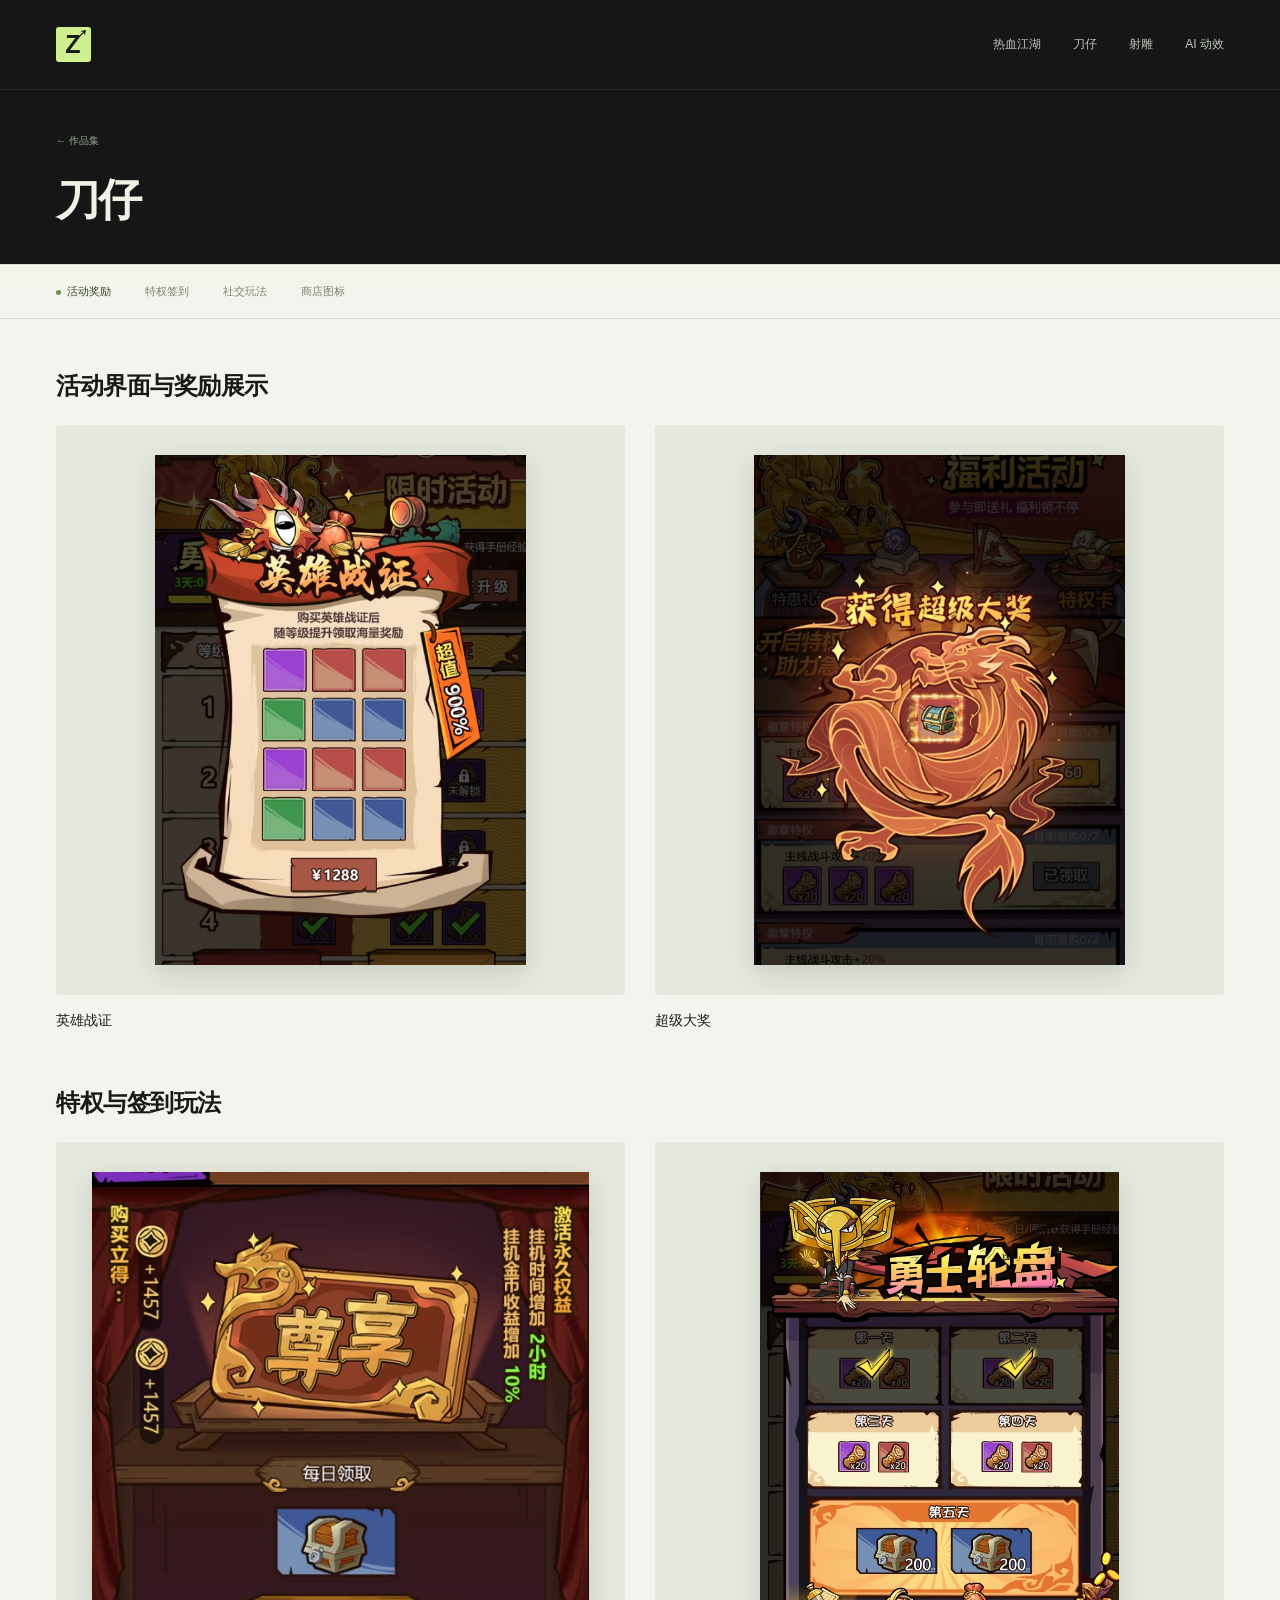
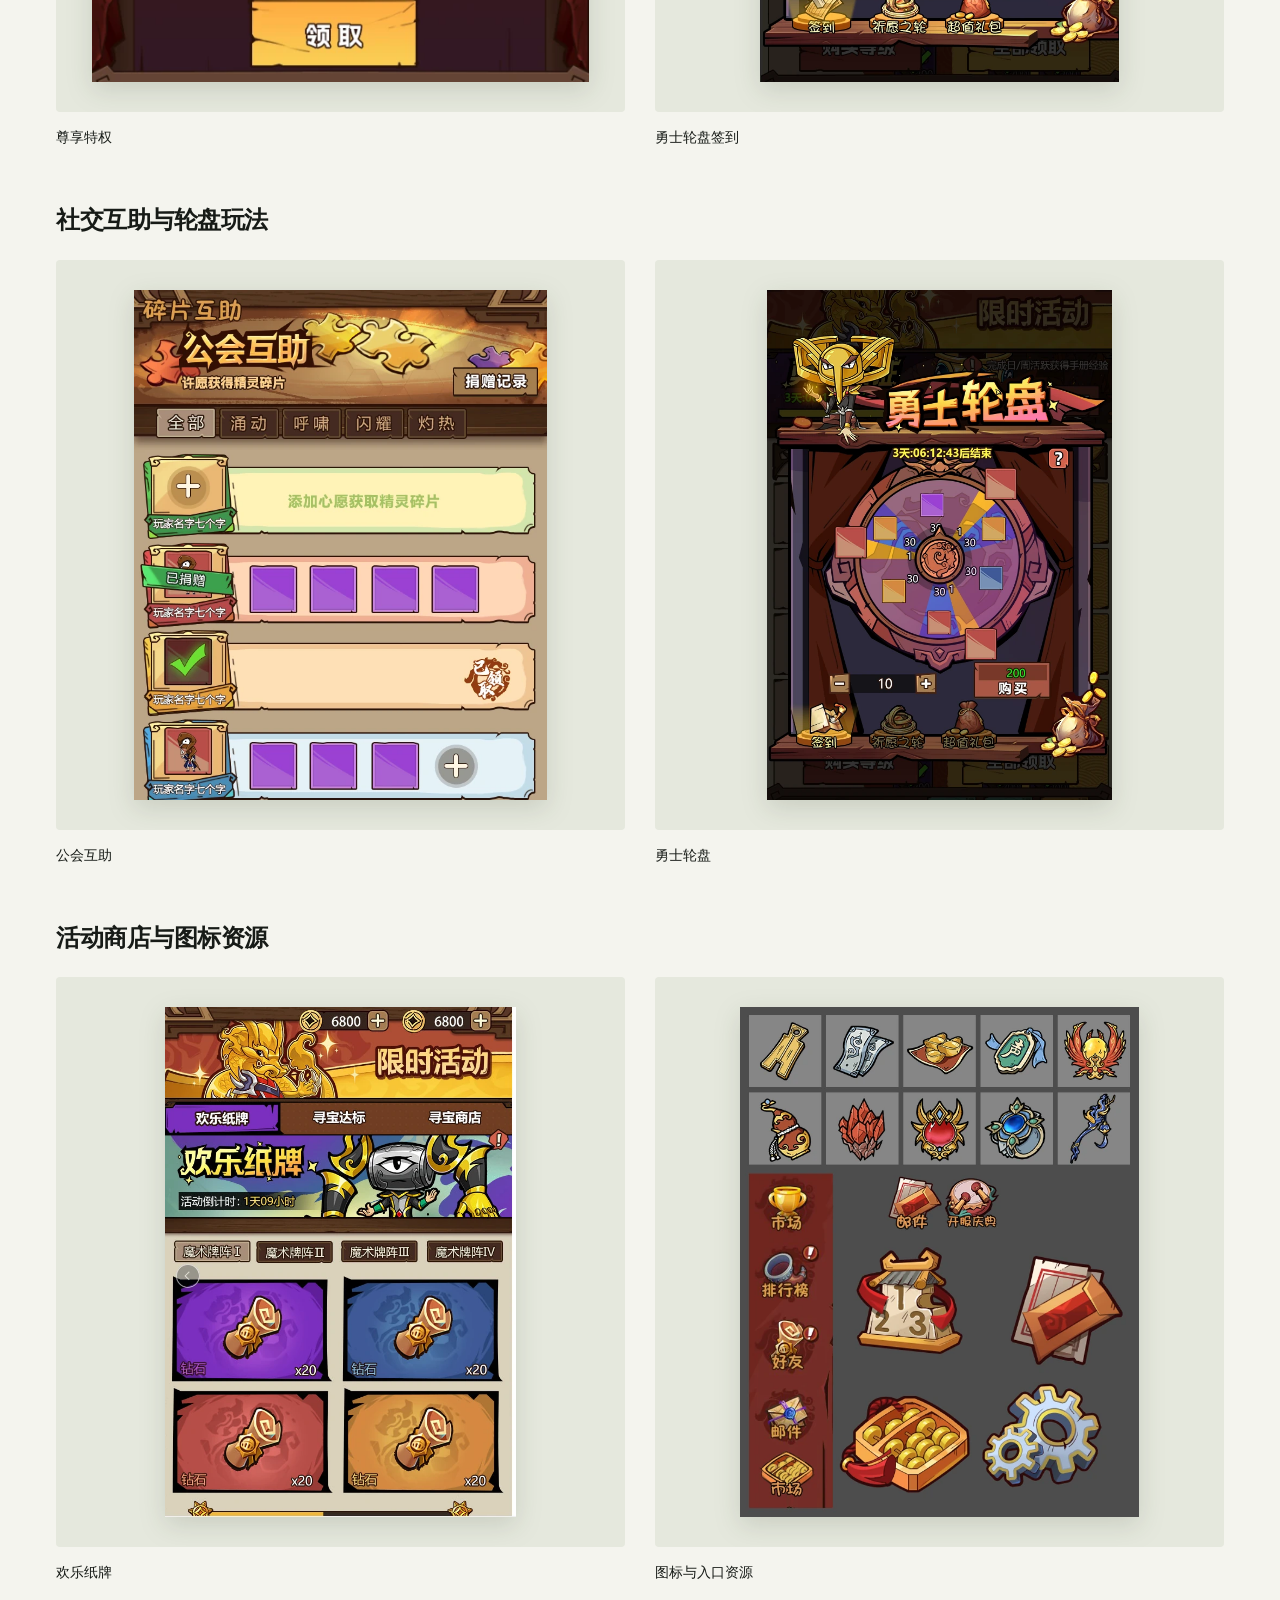
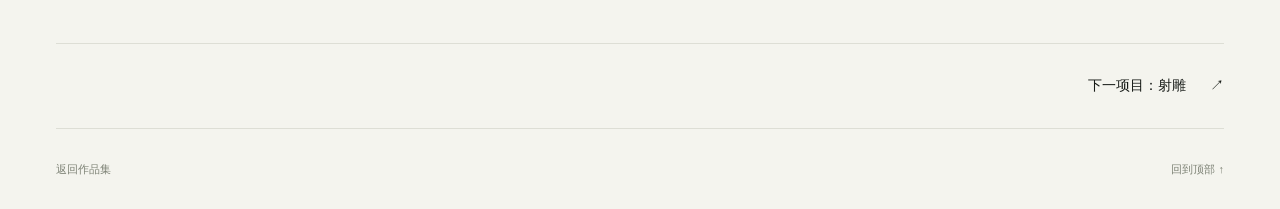
==== commit 9780f5af: "Show the pet cultivation artwork and its AI-assisted motion study" ====
--- a/daozai.html
+++ b/daozai.html
@@ -1,4 +1,4 @@
 <!doctype html>
-<html lang="zh-CN"><head><meta charset="utf-8"><meta name="viewport" content="width=device-width, initial-scale=1"><meta name="theme-color" content="#141715"><meta name="description" content="刀仔，张雪荣游戏 UI 设计作品。"><title>刀仔 · 张雪荣作品集</title><link rel="icon" href="assets/favicon.svg" type="image/svg+xml"><link rel="stylesheet" href="styles.css?v=20261116-controls"><script src="data.js" defer></script><script src="app.js?v=20261116-controls" defer></script></head><body class="case-page compact-case" data-page="case"><a class="skip-link" href="#main">跳到主要内容</a><div class="reading-progress" aria-hidden="true"></div>
-<header class="site-header"><a class="brand" href="index.html" aria-label="张雪荣作品集首页"><span class="brand-mark">Z<span>↗</span></span></a><nav aria-label="项目导航"><a href="jianghu.html">热血江湖</a><a href="daozai.html">刀仔</a><a href="shediao.html">射雕</a></nav></header>
+<html lang="zh-CN"><head><meta charset="utf-8"><meta name="viewport" content="width=device-width, initial-scale=1"><meta name="theme-color" content="#141715"><meta name="description" content="刀仔，张雪荣游戏 UI 设计作品。"><title>刀仔 · 张雪荣作品集</title><link rel="icon" href="assets/favicon.svg" type="image/svg+xml"><link rel="stylesheet" href="styles.css?v=20261118-motion"><script src="data.js" defer></script><script src="app.js?v=20261116-controls" defer></script></head><body class="case-page compact-case" data-page="case"><a class="skip-link" href="#main">跳到主要内容</a><div class="reading-progress" aria-hidden="true"></div>
+<header class="site-header"><a class="brand" href="index.html" aria-label="张雪荣作品集首页"><span class="brand-mark">Z<span>↗</span></span></a><nav aria-label="项目导航"><a href="jianghu.html">热血江湖</a><a href="daozai.html">刀仔</a><a href="shediao.html">射雕</a><a href="index.html#ai-motion">AI 动效</a></nav></header>
 <main id="main"><section class="case-intro"><div class="shell"><div class="breadcrumb"><a href="index.html#projects">← 作品集</a></div><div class="case-title-row"><h1>刀仔</h1></div></div></section><div class="case-body"><nav class="case-nav" aria-label="项目章节"><div class="case-nav-inner shell"><a href="#campaigns" class="active">活动奖励</a><a href="#privileges" class="">特权签到</a><a href="#social" class="">社交玩法</a><a href="#shop-icons" class="">商店图标</a></div></nav><div class="shell"><section class="case-section" id="campaigns"><div class="case-section-heading reveal"><h2>活动界面与奖励展示</h2></div><div class="case-grid portraits"><figure class="work-card reveal"><button class="work-image" type="button" data-art="battlepass" data-group="daozai" aria-label="放大查看英雄战证"><img src="assets/battlepass.webp" width="553" height="760" alt="英雄战证，活动购买与奖励展示" loading="lazy" decoding="async"></button><figcaption><h3>英雄战证</h3></figcaption></figure><figure class="work-card reveal"><button class="work-image" type="button" data-art="jackpot" data-group="daozai" aria-label="放大查看超级大奖"><img src="assets/jackpot.webp" width="534" height="735" alt="超级大奖，活动奖励获取反馈" loading="lazy" decoding="async"></button><figcaption><h3>超级大奖</h3></figcaption></figure></div></section><section class="case-section" id="privileges"><div class="case-section-heading reveal"><h2>特权与签到玩法</h2></div><div class="case-grid portraits"><figure class="work-card reveal"><button class="work-image" type="button" data-art="vip" data-group="daozai" aria-label="放大查看尊享特权"><img src="assets/vip.webp" width="562" height="577" alt="尊享特权，付费权益与每日领取" loading="lazy" decoding="async"></button><figcaption><h3>尊享特权</h3></figcaption></figure><figure class="work-card reveal"><button class="work-image" type="button" data-art="wheel-checkin" data-group="daozai" aria-label="放大查看勇士轮盘签到"><img src="assets/wheel-checkin.webp" width="629" height="893" alt="勇士轮盘签到，签到奖励与活动入口" loading="lazy" decoding="async"></button><figcaption><h3>勇士轮盘签到</h3></figcaption></figure></div></section><section class="case-section" id="social"><div class="case-section-heading reveal"><h2>社交互助与轮盘玩法</h2></div><div class="case-grid portraits"><figure class="work-card reveal"><button class="work-image" type="button" data-art="guild" data-group="daozai" aria-label="放大查看公会互助"><img src="assets/guild.webp" width="640" height="791" alt="公会互助，社交玩法与互助信息展示" loading="lazy" decoding="async"></button><figcaption><h3>公会互助</h3></figcaption></figure><figure class="work-card reveal"><button class="work-image" type="button" data-art="wheel" data-group="daozai" aria-label="放大查看勇士轮盘"><img src="assets/wheel.webp" width="639" height="942" alt="勇士轮盘，轮盘玩法与奖励布局" loading="lazy" decoding="async"></button><figcaption><h3>勇士轮盘</h3></figcaption></figure></div></section><section class="case-section" id="shop-icons"><div class="case-section-heading reveal"><h2>活动商店与图标资源</h2></div><div class="case-grid portraits"><figure class="work-card reveal"><button class="work-image" type="button" data-art="shop" data-group="daozai" aria-label="放大查看欢乐纸牌"><img src="assets/shop.webp" width="645" height="937" alt="欢乐纸牌，活动玩法与奖励商店" loading="lazy" decoding="async"></button><figcaption><h3>欢乐纸牌</h3></figcaption></figure><figure class="work-card reveal"><button class="work-image" type="button" data-art="daozai-icons" data-group="daozai" aria-label="放大查看图标与入口资源"><img src="assets/daozai-icons.webp" width="662" height="848" alt="图标与入口资源，功能入口、道具及系统图标" loading="lazy" decoding="async"></button><figcaption><h3>图标与入口资源</h3></figcaption></figure></div></section><nav class="next-project" aria-label="下一项目"><a href="shediao.html">下一项目：射雕 <span>↗</span></a></nav></div></div></main><footer class="site-footer shell"><a href="index.html#projects">返回作品集</a><a href="#">回到顶部 ↑</a></footer><button class="back-to-top" aria-label="回到顶部">↑</button></body></html>
--- a/styles.css
+++ b/styles.css
@@ -104,3 +104,36 @@
 .illustrated-cover:after{background:none}
 .illustrated-cover:hover>img{transform:none}
 .illustrated-cover .cover-visit>span{background:#f5f4ebdf;border-color:#17201b35;color:var(--ink)}
+
+.motion-case {
+  display: grid;
+  grid-template-columns: minmax(200px, .7fr) minmax(0, 2fr);
+  align-items: center;
+  gap: clamp(28px, 5vw, 76px);
+  border-top: 1px solid var(--line);
+  padding-block: clamp(40px, 6vw, 80px);
+}
+.motion-category { color: var(--olive); font-weight: 650; font-size: 13px; margin-bottom: 12px; }
+.motion-intro h2 { font-size: clamp(30px, 3.3vw, 48px); }
+.motion-description { max-width: 26em; margin: 18px 0 24px; font-size: 15px; line-height: 1.95; }
+.motion-link { display: inline-flex; align-items: center; gap: 12px; padding-block: 5px; border-bottom: 1px solid; font-size: 14px; font-weight: 600; }
+.motion-link:hover { color: var(--olive); }
+.motion-player { min-width: 0; }
+.motion-switch:not([hidden]) { display: inline-flex; margin-bottom: 12px; padding: 3px; gap: 2px; border: 1px solid var(--line); border-radius: 24px; }
+.motion-switch button { padding: 9px 17px; min-height: 42px; border: 0; border-radius: 22px; background: transparent; font-size: 13px; font-weight: 600; }
+.motion-switch button[aria-pressed="true"] { background: var(--ink); color: var(--paper); }
+.motion-switch button[aria-pressed="false"]:hover { background: var(--line); }
+.motion-stage { position: relative; aspect-ratio: 1334 / 750; overflow: hidden; background: #101b30; border-radius: 6px; }
+.motion-stage img, .motion-stage iframe { display: block; width: 100%; height: 100%; border: 0; }
+.motion-stage iframe { position: absolute; inset: 0; opacity: 0; pointer-events: none; }
+.motion-stage iframe.is-ready { opacity: 1; }
+.motion-status { font-size: 13px; color: var(--olive); }
+.motion-status:not(:empty) { margin-top: 8px; }
+@media (max-width: 800px) {
+  .motion-case { grid-template-columns: 1fr; gap: 22px; }
+  .motion-description { max-width: 40em; margin: 10px 0; }
+}
+@media (max-width: 560px) {
+  .site-header nav { gap: clamp(9px, 3vw, 18px); }
+  .motion-description { font-size: 14px; }
+}
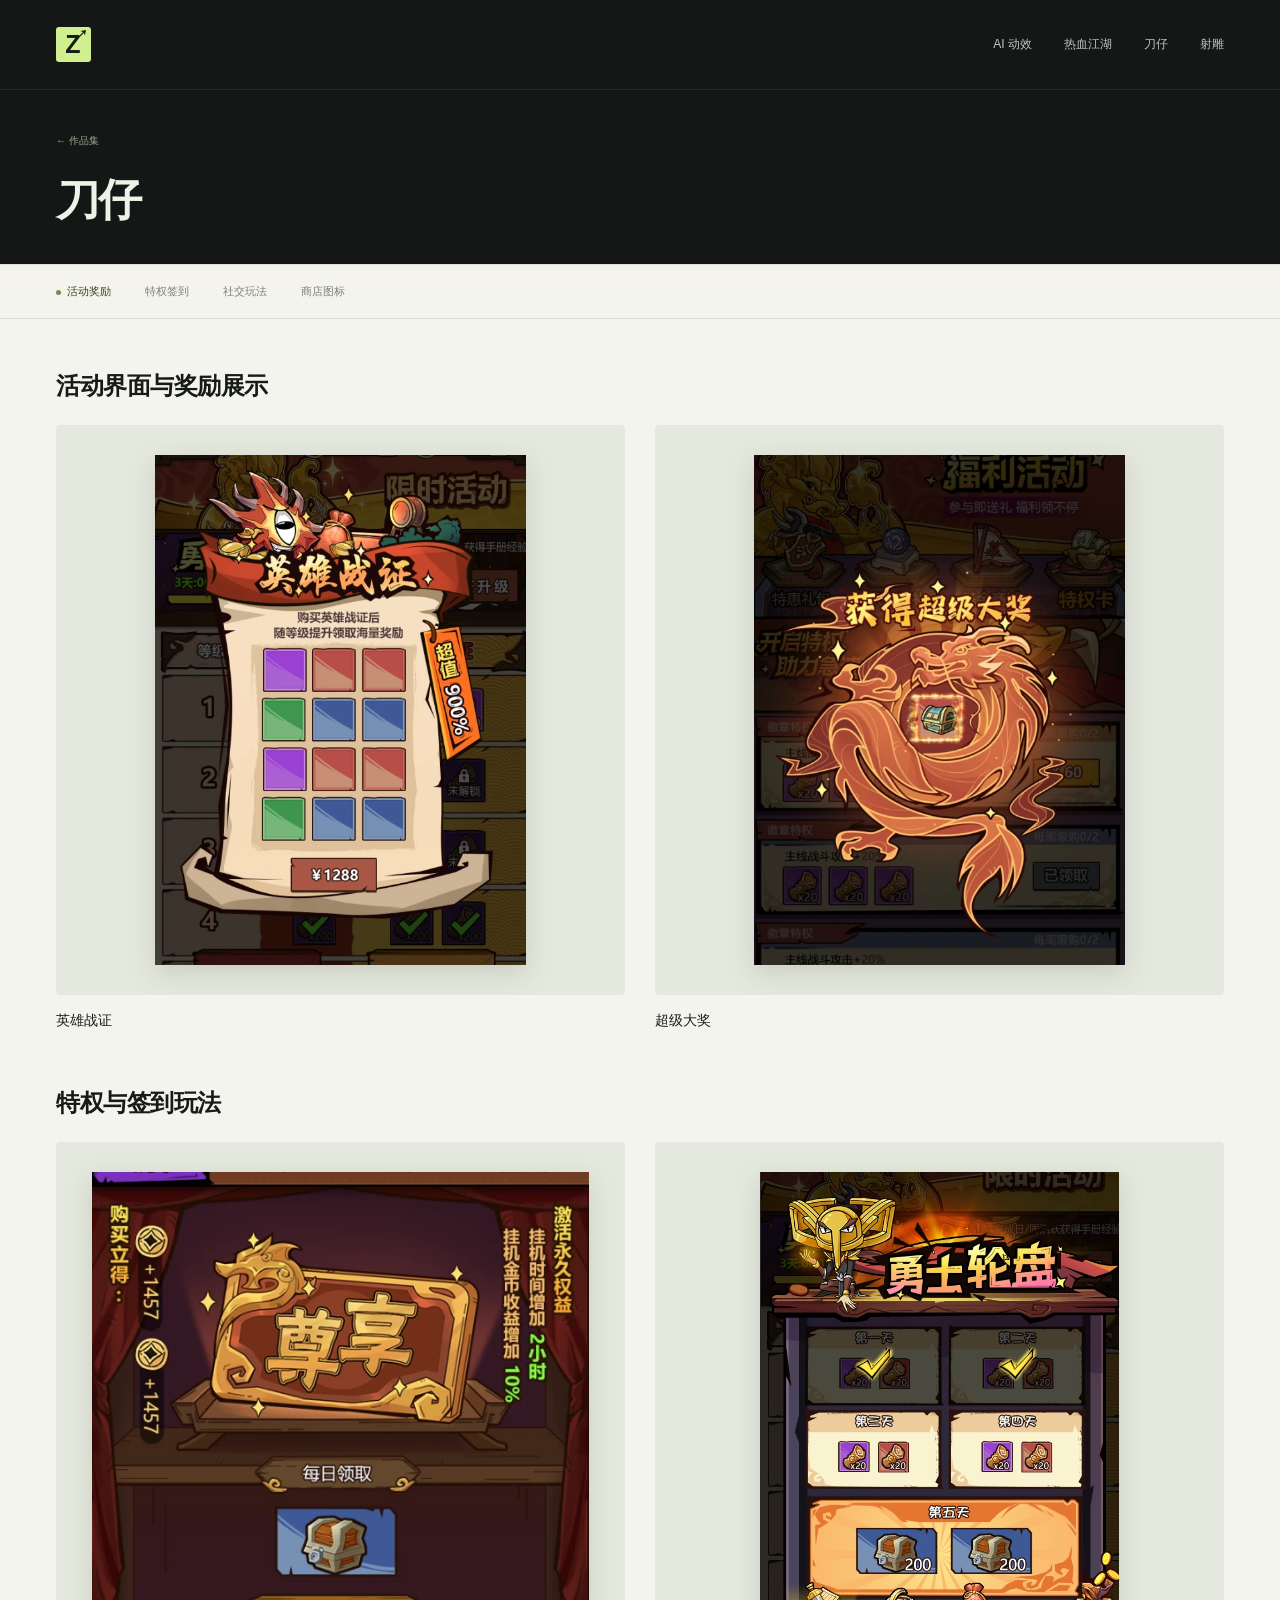
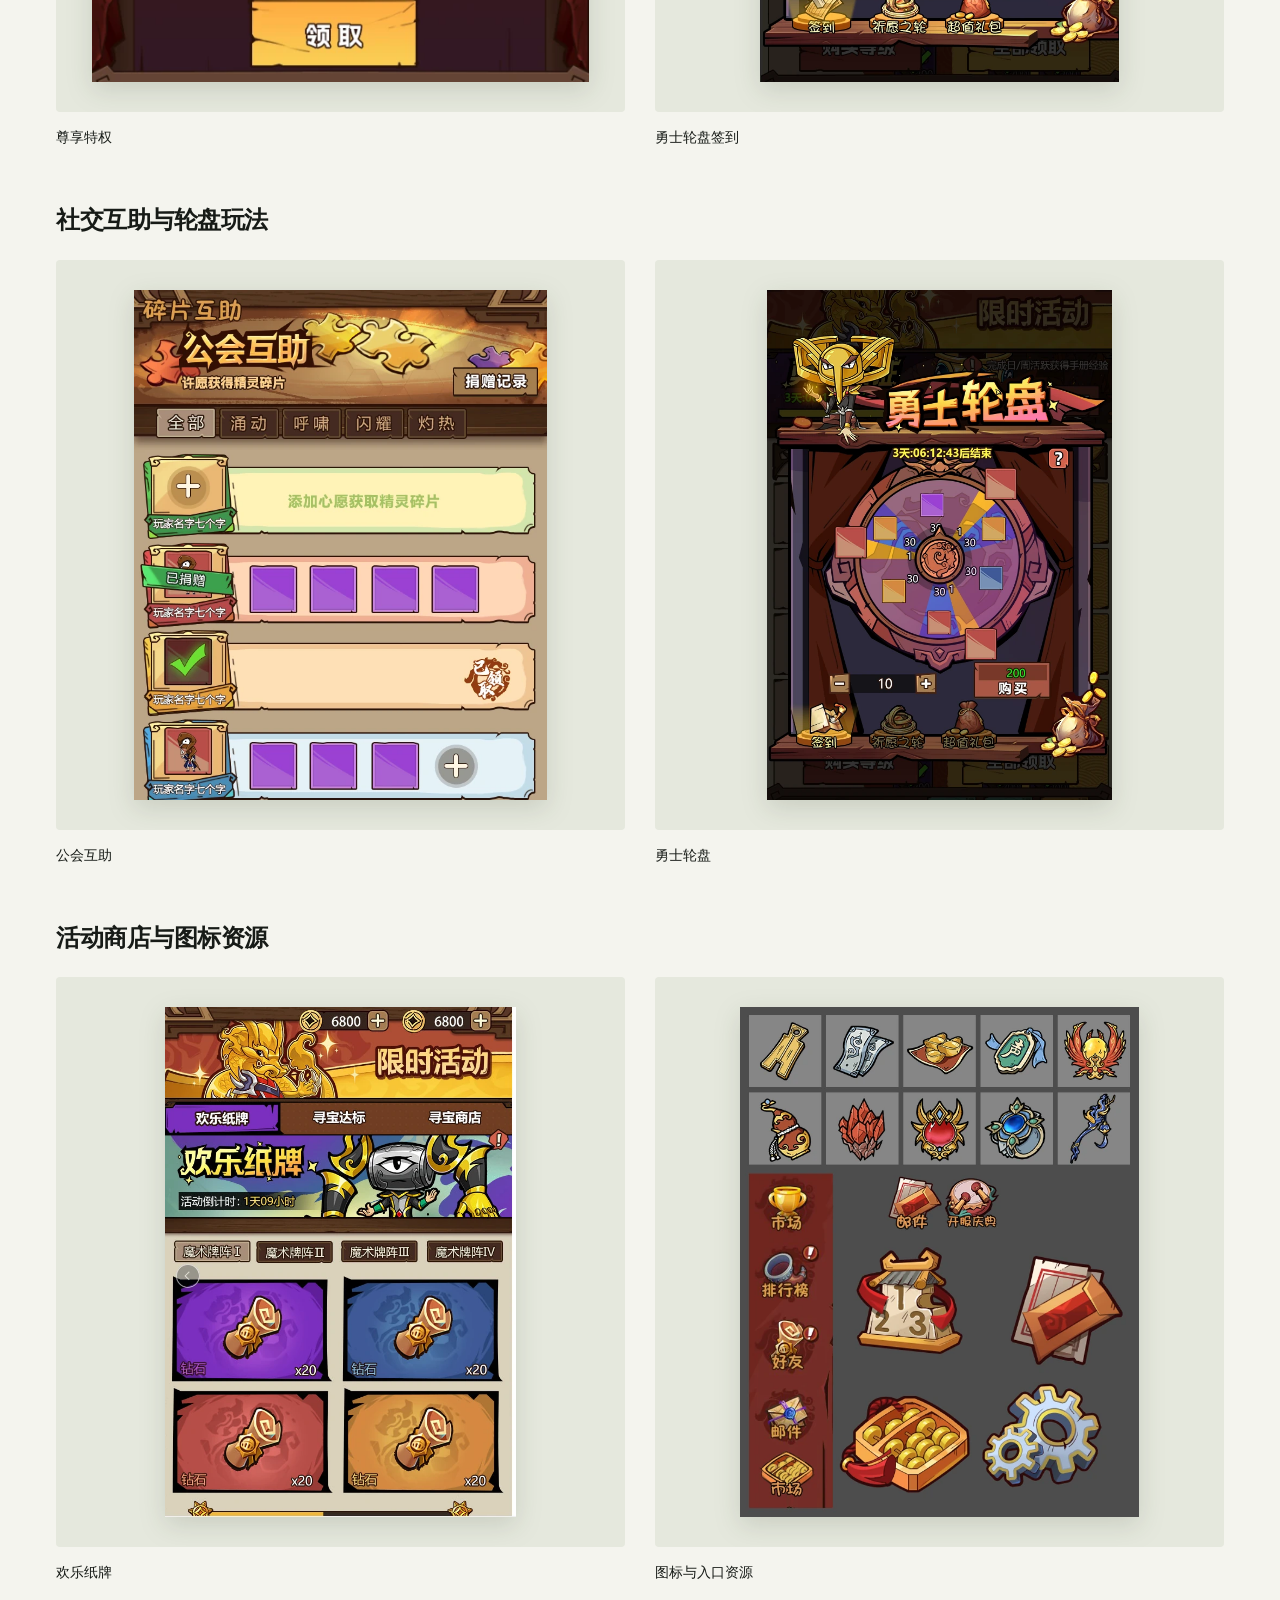
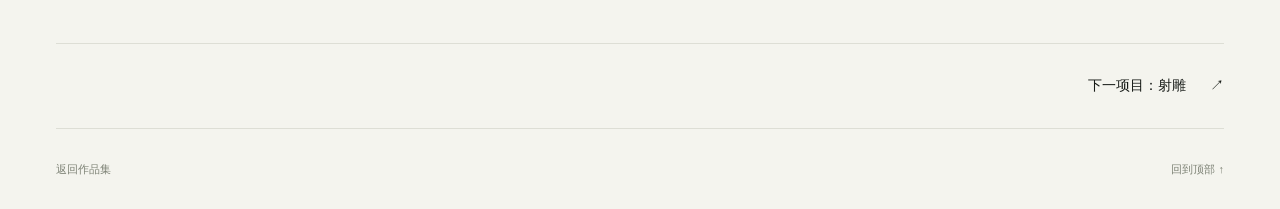
==== commit c51db0f8: "Feature the live canvas and cache its rendering work" ====
--- a/daozai.html
+++ b/daozai.html
@@ -1,4 +1,4 @@
 <!doctype html>
-<html lang="zh-CN"><head><meta charset="utf-8"><meta name="viewport" content="width=device-width, initial-scale=1"><meta name="theme-color" content="#141715"><meta name="description" content="刀仔，张雪荣游戏 UI 设计作品。"><title>刀仔 · 张雪荣作品集</title><link rel="icon" href="assets/favicon.svg" type="image/svg+xml"><link rel="stylesheet" href="styles.css?v=20261118-motion"><script src="data.js" defer></script><script src="app.js?v=20261116-controls" defer></script></head><body class="case-page compact-case" data-page="case"><a class="skip-link" href="#main">跳到主要内容</a><div class="reading-progress" aria-hidden="true"></div>
-<header class="site-header"><a class="brand" href="index.html" aria-label="张雪荣作品集首页"><span class="brand-mark">Z<span>↗</span></span></a><nav aria-label="项目导航"><a href="jianghu.html">热血江湖</a><a href="daozai.html">刀仔</a><a href="shediao.html">射雕</a><a href="index.html#ai-motion">AI 动效</a></nav></header>
+<html lang="zh-CN"><head><meta charset="utf-8"><meta name="viewport" content="width=device-width, initial-scale=1"><meta name="theme-color" content="#141715"><meta name="description" content="刀仔，张雪荣游戏 UI 设计作品。"><title>刀仔 · 张雪荣作品集</title><link rel="icon" href="assets/favicon.svg" type="image/svg+xml"><link rel="stylesheet" href="styles.css?v=motion-canvas-2"><script src="data.js" defer></script><script src="app.js?v=20261116-controls" defer></script></head><body class="case-page compact-case" data-page="case"><a class="skip-link" href="#main">跳到主要内容</a><div class="reading-progress" aria-hidden="true"></div>
+<header class="site-header"><a class="brand" href="index.html" aria-label="张雪荣作品集首页"><span class="brand-mark">Z<span>↗</span></span></a><nav aria-label="项目导航"><a href="index.html#ai-motion">AI 动效</a><a href="jianghu.html">热血江湖</a><a href="daozai.html">刀仔</a><a href="shediao.html">射雕</a></nav></header>
 <main id="main"><section class="case-intro"><div class="shell"><div class="breadcrumb"><a href="index.html#projects">← 作品集</a></div><div class="case-title-row"><h1>刀仔</h1></div></div></section><div class="case-body"><nav class="case-nav" aria-label="项目章节"><div class="case-nav-inner shell"><a href="#campaigns" class="active">活动奖励</a><a href="#privileges" class="">特权签到</a><a href="#social" class="">社交玩法</a><a href="#shop-icons" class="">商店图标</a></div></nav><div class="shell"><section class="case-section" id="campaigns"><div class="case-section-heading reveal"><h2>活动界面与奖励展示</h2></div><div class="case-grid portraits"><figure class="work-card reveal"><button class="work-image" type="button" data-art="battlepass" data-group="daozai" aria-label="放大查看英雄战证"><img src="assets/battlepass.webp" width="553" height="760" alt="英雄战证，活动购买与奖励展示" loading="lazy" decoding="async"></button><figcaption><h3>英雄战证</h3></figcaption></figure><figure class="work-card reveal"><button class="work-image" type="button" data-art="jackpot" data-group="daozai" aria-label="放大查看超级大奖"><img src="assets/jackpot.webp" width="534" height="735" alt="超级大奖，活动奖励获取反馈" loading="lazy" decoding="async"></button><figcaption><h3>超级大奖</h3></figcaption></figure></div></section><section class="case-section" id="privileges"><div class="case-section-heading reveal"><h2>特权与签到玩法</h2></div><div class="case-grid portraits"><figure class="work-card reveal"><button class="work-image" type="button" data-art="vip" data-group="daozai" aria-label="放大查看尊享特权"><img src="assets/vip.webp" width="562" height="577" alt="尊享特权，付费权益与每日领取" loading="lazy" decoding="async"></button><figcaption><h3>尊享特权</h3></figcaption></figure><figure class="work-card reveal"><button class="work-image" type="button" data-art="wheel-checkin" data-group="daozai" aria-label="放大查看勇士轮盘签到"><img src="assets/wheel-checkin.webp" width="629" height="893" alt="勇士轮盘签到，签到奖励与活动入口" loading="lazy" decoding="async"></button><figcaption><h3>勇士轮盘签到</h3></figcaption></figure></div></section><section class="case-section" id="social"><div class="case-section-heading reveal"><h2>社交互助与轮盘玩法</h2></div><div class="case-grid portraits"><figure class="work-card reveal"><button class="work-image" type="button" data-art="guild" data-group="daozai" aria-label="放大查看公会互助"><img src="assets/guild.webp" width="640" height="791" alt="公会互助，社交玩法与互助信息展示" loading="lazy" decoding="async"></button><figcaption><h3>公会互助</h3></figcaption></figure><figure class="work-card reveal"><button class="work-image" type="button" data-art="wheel" data-group="daozai" aria-label="放大查看勇士轮盘"><img src="assets/wheel.webp" width="639" height="942" alt="勇士轮盘，轮盘玩法与奖励布局" loading="lazy" decoding="async"></button><figcaption><h3>勇士轮盘</h3></figcaption></figure></div></section><section class="case-section" id="shop-icons"><div class="case-section-heading reveal"><h2>活动商店与图标资源</h2></div><div class="case-grid portraits"><figure class="work-card reveal"><button class="work-image" type="button" data-art="shop" data-group="daozai" aria-label="放大查看欢乐纸牌"><img src="assets/shop.webp" width="645" height="937" alt="欢乐纸牌，活动玩法与奖励商店" loading="lazy" decoding="async"></button><figcaption><h3>欢乐纸牌</h3></figcaption></figure><figure class="work-card reveal"><button class="work-image" type="button" data-art="daozai-icons" data-group="daozai" aria-label="放大查看图标与入口资源"><img src="assets/daozai-icons.webp" width="662" height="848" alt="图标与入口资源，功能入口、道具及系统图标" loading="lazy" decoding="async"></button><figcaption><h3>图标与入口资源</h3></figcaption></figure></div></section><nav class="next-project" aria-label="下一项目"><a href="shediao.html">下一项目：射雕 <span>↗</span></a></nav></div></div></main><footer class="site-footer shell"><a href="index.html#projects">返回作品集</a><a href="#">回到顶部 ↑</a></footer><button class="back-to-top" aria-label="回到顶部">↑</button></body></html>
--- a/styles.css
+++ b/styles.css
@@ -105,35 +105,30 @@
 .illustrated-cover:hover>img{transform:none}
 .illustrated-cover .cover-visit>span{background:#f5f4ebdf;border-color:#17201b35;color:var(--ink)}
 
-.motion-case {
-  display: grid;
-  grid-template-columns: minmax(200px, .7fr) minmax(0, 2fr);
-  align-items: center;
-  gap: clamp(28px, 5vw, 76px);
-  border-top: 1px solid var(--line);
-  padding-block: clamp(40px, 6vw, 80px);
-}
-.motion-category { color: var(--olive); font-weight: 650; font-size: 13px; margin-bottom: 12px; }
-.motion-intro h2 { font-size: clamp(30px, 3.3vw, 48px); }
-.motion-description { max-width: 26em; margin: 18px 0 24px; font-size: 15px; line-height: 1.95; }
-.motion-link { display: inline-flex; align-items: center; gap: 12px; padding-block: 5px; border-bottom: 1px solid; font-size: 14px; font-weight: 600; }
-.motion-link:hover { color: var(--olive); }
-.motion-player { min-width: 0; }
-.motion-switch:not([hidden]) { display: inline-flex; margin-bottom: 12px; padding: 3px; gap: 2px; border: 1px solid var(--line); border-radius: 24px; }
-.motion-switch button { padding: 9px 17px; min-height: 42px; border: 0; border-radius: 22px; background: transparent; font-size: 13px; font-weight: 600; }
-.motion-switch button[aria-pressed="true"] { background: var(--ink); color: var(--paper); }
-.motion-switch button[aria-pressed="false"]:hover { background: var(--line); }
-.motion-stage { position: relative; aspect-ratio: 1334 / 750; overflow: hidden; background: #101b30; border-radius: 6px; }
-.motion-stage img, .motion-stage iframe { display: block; width: 100%; height: 100%; border: 0; }
-.motion-stage iframe { position: absolute; inset: 0; opacity: 0; pointer-events: none; }
+.feature-stage { min-width: 0; position: relative; z-index: 1; }
+.feature-stage [hidden] { display: none !important; }
+.feature-selector { display: flex; gap: clamp(10px, 2vw, 24px); margin-bottom: 14px; }
+.feature-selector button { padding: 8px 2px; min-height: 40px; border: 0; border-bottom: 1px solid transparent; background: transparent; color: #c1c8bb; font-size: 13px; }
+.feature-selector button[aria-pressed="true"] { border-color: var(--lime); color: var(--lime); font-weight: 650; }
+.feature-stage .hero-art { display: block; position: relative; inset: auto; width: 100%; transform: none; }
+.motion-stage { position: relative; aspect-ratio: 1334 / 750; overflow: hidden; border-radius: 6px; background: #101b30; }
+.motion-stage img, .motion-stage iframe { width: 100%; height: 100%; display: block; border: 0; }
+.motion-stage iframe { position: absolute; inset: 0; pointer-events: none; opacity: 0; }
 .motion-stage iframe.is-ready { opacity: 1; }
-.motion-status { font-size: 13px; color: var(--olive); }
-.motion-status:not(:empty) { margin-top: 8px; }
-@media (max-width: 800px) {
-  .motion-case { grid-template-columns: 1fr; gap: 22px; }
-  .motion-description { max-width: 40em; margin: 10px 0; }
+.motion-caption { display: flex; gap: 12px; flex-wrap: wrap; align-items: center; justify-content: space-between; margin-top: 14px; }
+.motion-caption h2 { color: #f4f4ee; font-size: clamp(20px, 2vw, 26px); }
+.motion-switch { display: inline-flex; gap: 2px; padding: 2px; border: 1px solid #657060; border-radius: 30px; }
+.motion-switch button { min-height: 38px; padding: 5px 13px; border: 0; border-radius: 22px; background: transparent; color: #d3d7ce; font-size: 12px; font-weight: 600; }
+.motion-switch button[aria-pressed="true"] { color: var(--ink); background: var(--lime); }
+.motion-description { color: #c1c8bb; font-size: 14px; line-height: 1.8; margin-top: 10px; }
+.motion-link { display: inline-block; color: var(--lime); font-size: 13px; padding: 6px 0; text-underline-offset: 4px; }
+.motion-link:hover { text-decoration: underline; }
+.motion-status:not(:empty) { margin-top: 6px; color: #d1d7ca; font-size: 12px; }
+@media (min-width: 851px) {
+  .compact-home .hero-inner { grid-template-columns: minmax(215px, .66fr) minmax(0, 1.34fr); gap: clamp(20px, 4vw, 64px); }
 }
 @media (max-width: 560px) {
   .site-header nav { gap: clamp(9px, 3vw, 18px); }
-  .motion-description { font-size: 14px; }
+  .motion-caption { gap: 6px; }
+  .motion-switch button { padding-inline: 10px; }
 }
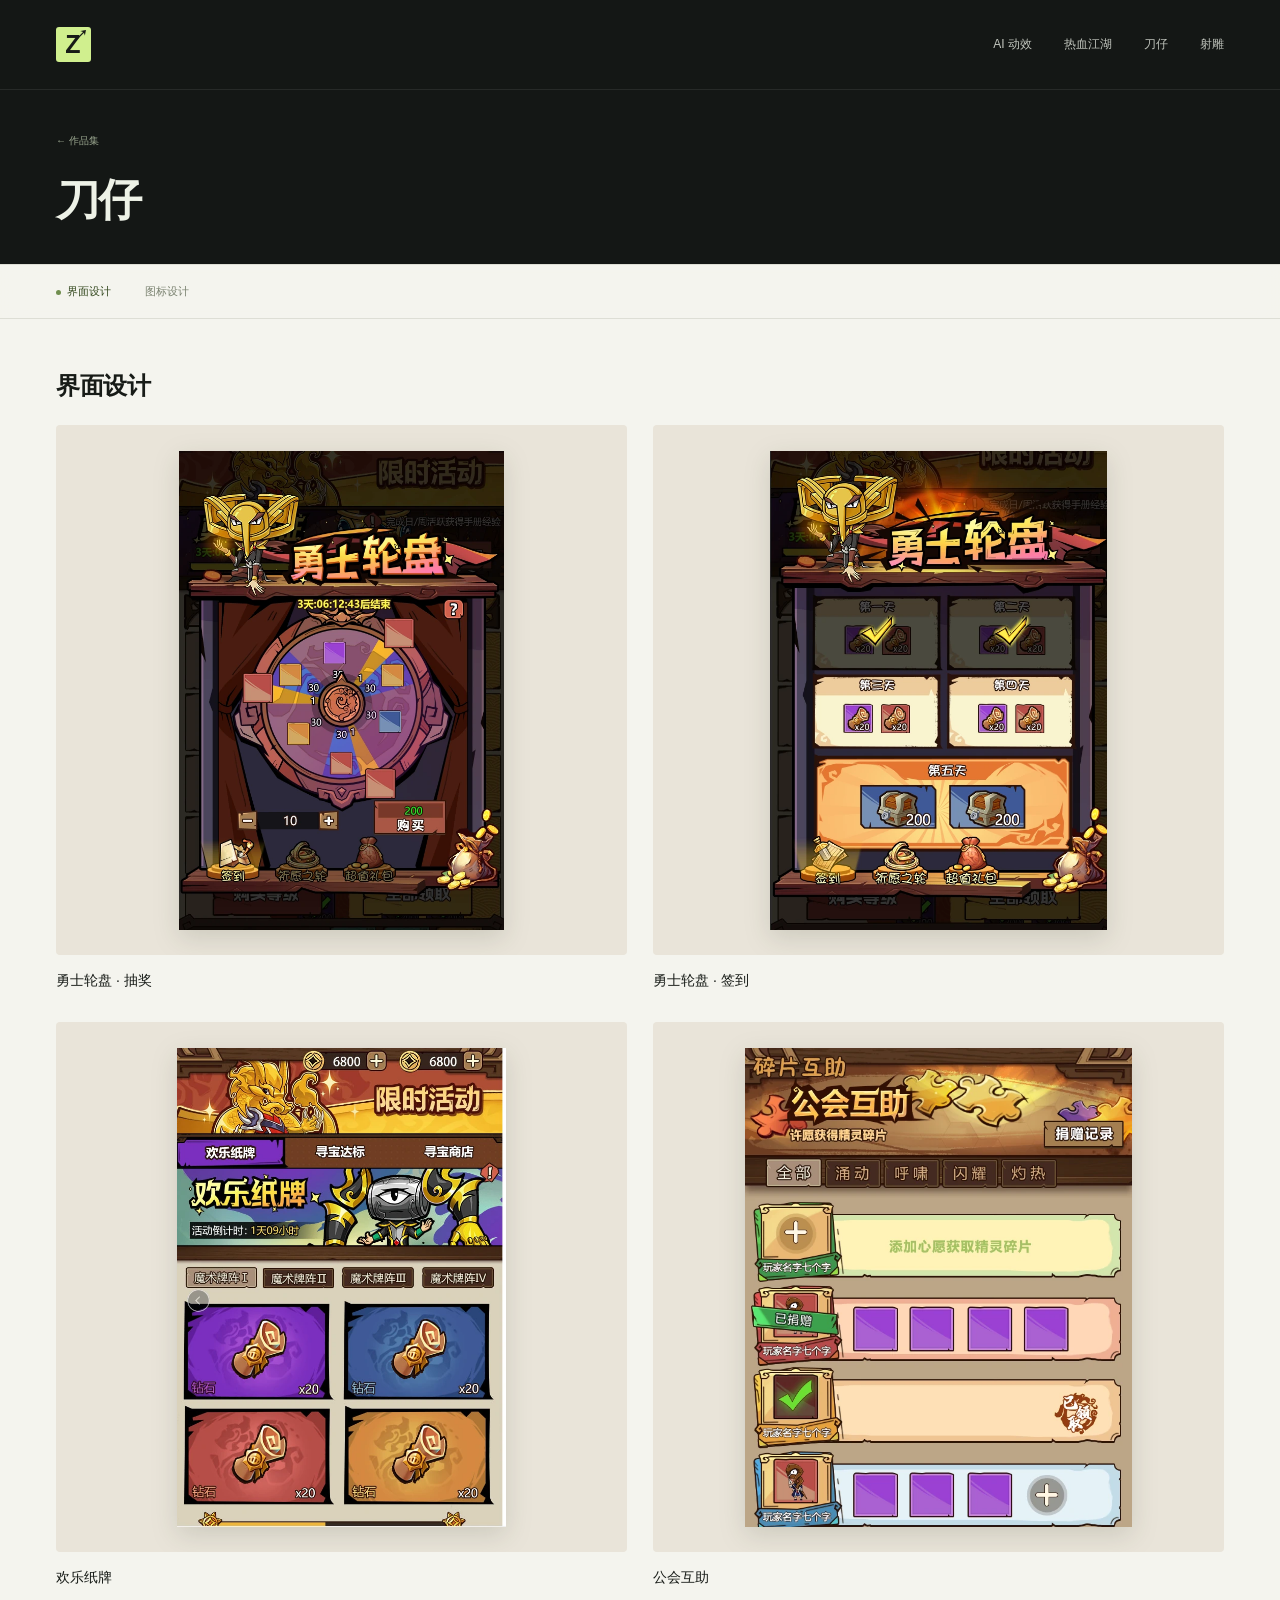
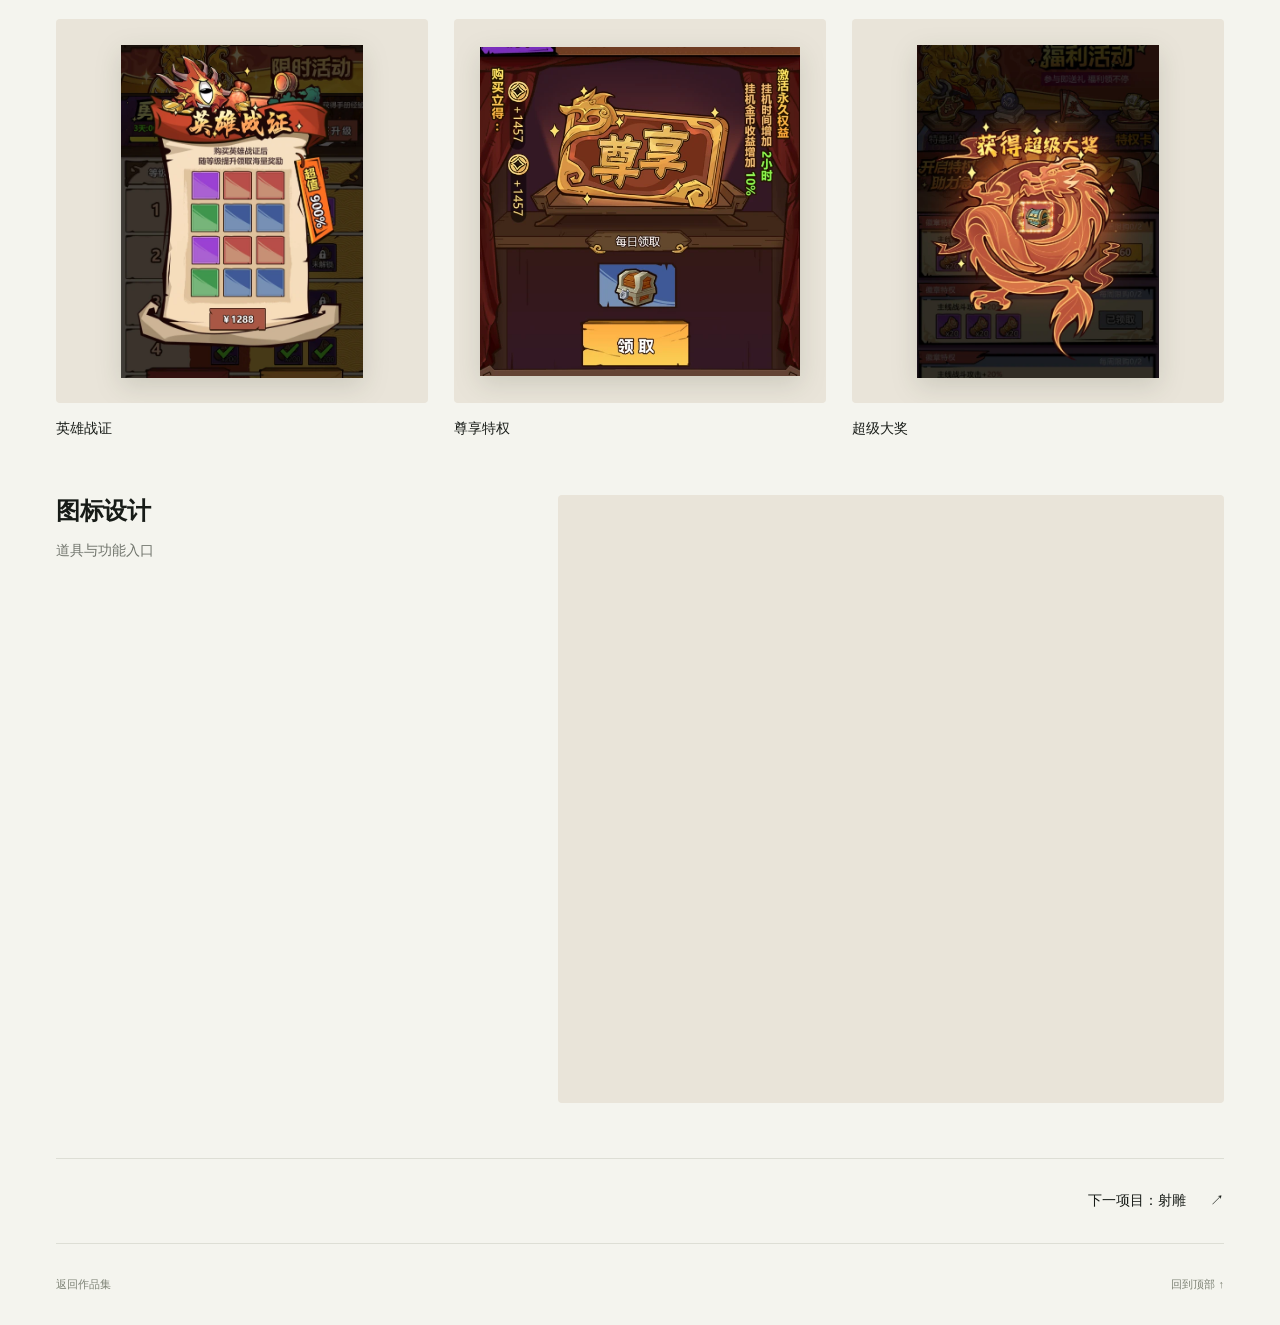
==== commit 88fca659: "Show three stable portfolio previews and regroup the Daozai gallery" ====
--- a/daozai.html
+++ b/daozai.html
@@ -1,4 +1,70 @@
 <!doctype html>
-<html lang="zh-CN"><head><meta charset="utf-8"><meta name="viewport" content="width=device-width, initial-scale=1"><meta name="theme-color" content="#141715"><meta name="description" content="刀仔，张雪荣游戏 UI 设计作品。"><title>刀仔 · 张雪荣作品集</title><link rel="icon" href="assets/favicon.svg" type="image/svg+xml"><link rel="stylesheet" href="styles.css?v=motion-canvas-2"><script src="data.js" defer></script><script src="app.js?v=20261116-controls" defer></script></head><body class="case-page compact-case" data-page="case"><a class="skip-link" href="#main">跳到主要内容</a><div class="reading-progress" aria-hidden="true"></div>
+<html lang="zh-CN"><head><meta charset="utf-8"><meta name="viewport" content="width=device-width, initial-scale=1"><meta name="theme-color" content="#141715"><meta name="description" content="刀仔，张雪荣游戏 UI 设计作品。"><title>刀仔 · 张雪荣作品集</title><link rel="icon" href="assets/favicon.svg" type="image/svg+xml"><link rel="stylesheet" href="styles.css?v=featured-work-1"><script src="data.js?v=daozai-gallery-1" defer></script><script src="app.js?v=featured-work-1" defer></script></head><body class="case-page compact-case" data-page="case"><a class="skip-link" href="#main">跳到主要内容</a><div class="reading-progress" aria-hidden="true"></div>
 <header class="site-header"><a class="brand" href="index.html" aria-label="张雪荣作品集首页"><span class="brand-mark">Z<span>↗</span></span></a><nav aria-label="项目导航"><a href="index.html#ai-motion">AI 动效</a><a href="jianghu.html">热血江湖</a><a href="daozai.html">刀仔</a><a href="shediao.html">射雕</a></nav></header>
-<main id="main"><section class="case-intro"><div class="shell"><div class="breadcrumb"><a href="index.html#projects">← 作品集</a></div><div class="case-title-row"><h1>刀仔</h1></div></div></section><div class="case-body"><nav class="case-nav" aria-label="项目章节"><div class="case-nav-inner shell"><a href="#campaigns" class="active">活动奖励</a><a href="#privileges" class="">特权签到</a><a href="#social" class="">社交玩法</a><a href="#shop-icons" class="">商店图标</a></div></nav><div class="shell"><section class="case-section" id="campaigns"><div class="case-section-heading reveal"><h2>活动界面与奖励展示</h2></div><div class="case-grid portraits"><figure class="work-card reveal"><button class="work-image" type="button" data-art="battlepass" data-group="daozai" aria-label="放大查看英雄战证"><img src="assets/battlepass.webp" width="553" height="760" alt="英雄战证，活动购买与奖励展示" loading="lazy" decoding="async"></button><figcaption><h3>英雄战证</h3></figcaption></figure><figure class="work-card reveal"><button class="work-image" type="button" data-art="jackpot" data-group="daozai" aria-label="放大查看超级大奖"><img src="assets/jackpot.webp" width="534" height="735" alt="超级大奖，活动奖励获取反馈" loading="lazy" decoding="async"></button><figcaption><h3>超级大奖</h3></figcaption></figure></div></section><section class="case-section" id="privileges"><div class="case-section-heading reveal"><h2>特权与签到玩法</h2></div><div class="case-grid portraits"><figure class="work-card reveal"><button class="work-image" type="button" data-art="vip" data-group="daozai" aria-label="放大查看尊享特权"><img src="assets/vip.webp" width="562" height="577" alt="尊享特权，付费权益与每日领取" loading="lazy" decoding="async"></button><figcaption><h3>尊享特权</h3></figcaption></figure><figure class="work-card reveal"><button class="work-image" type="button" data-art="wheel-checkin" data-group="daozai" aria-label="放大查看勇士轮盘签到"><img src="assets/wheel-checkin.webp" width="629" height="893" alt="勇士轮盘签到，签到奖励与活动入口" loading="lazy" decoding="async"></button><figcaption><h3>勇士轮盘签到</h3></figcaption></figure></div></section><section class="case-section" id="social"><div class="case-section-heading reveal"><h2>社交互助与轮盘玩法</h2></div><div class="case-grid portraits"><figure class="work-card reveal"><button class="work-image" type="button" data-art="guild" data-group="daozai" aria-label="放大查看公会互助"><img src="assets/guild.webp" width="640" height="791" alt="公会互助，社交玩法与互助信息展示" loading="lazy" decoding="async"></button><figcaption><h3>公会互助</h3></figcaption></figure><figure class="work-card reveal"><button class="work-image" type="button" data-art="wheel" data-group="daozai" aria-label="放大查看勇士轮盘"><img src="assets/wheel.webp" width="639" height="942" alt="勇士轮盘，轮盘玩法与奖励布局" loading="lazy" decoding="async"></button><figcaption><h3>勇士轮盘</h3></figcaption></figure></div></section><section class="case-section" id="shop-icons"><div class="case-section-heading reveal"><h2>活动商店与图标资源</h2></div><div class="case-grid portraits"><figure class="work-card reveal"><button class="work-image" type="button" data-art="shop" data-group="daozai" aria-label="放大查看欢乐纸牌"><img src="assets/shop.webp" width="645" height="937" alt="欢乐纸牌，活动玩法与奖励商店" loading="lazy" decoding="async"></button><figcaption><h3>欢乐纸牌</h3></figcaption></figure><figure class="work-card reveal"><button class="work-image" type="button" data-art="daozai-icons" data-group="daozai" aria-label="放大查看图标与入口资源"><img src="assets/daozai-icons.webp" width="662" height="848" alt="图标与入口资源，功能入口、道具及系统图标" loading="lazy" decoding="async"></button><figcaption><h3>图标与入口资源</h3></figcaption></figure></div></section><nav class="next-project" aria-label="下一项目"><a href="shediao.html">下一项目：射雕 <span>↗</span></a></nav></div></div></main><footer class="site-footer shell"><a href="index.html#projects">返回作品集</a><a href="#">回到顶部 ↑</a></footer><button class="back-to-top" aria-label="回到顶部">↑</button></body></html>+  <main id="main">
+    <section class="case-intro"><div class="shell"><div class="breadcrumb"><a href="index.html#projects">← 作品集</a></div><div class="case-title-row"><h1>刀仔</h1></div></div></section>
+    <div class="case-body">
+      <nav class="case-nav" aria-label="项目章节"><div class="case-nav-inner shell">
+        <a href="#interfaces" class="active" aria-current="location">界面设计</a>
+        <a href="#icons">图标设计</a>
+      </div></nav>
+      <div class="shell">
+        <section class="case-section" id="interfaces" aria-labelledby="campaigns">
+          <div class="case-section-heading reveal"><h2 id="campaigns">界面设计</h2></div>
+          <div class="case-grid daozai-screens">
+            <figure class="work-card reveal">
+              <button class="work-image" type="button" data-art="wheel" data-group="daozai" aria-label="放大查看勇士轮盘 · 抽奖">
+                <img src="assets/wheel.webp" width="639" height="942" alt="活动转盘、抽奖次数与奖池" loading="lazy" decoding="async">
+              </button>
+              <figcaption><h3>勇士轮盘 · 抽奖</h3></figcaption>
+            </figure>
+            <figure class="work-card reveal">
+              <button class="work-image" type="button" data-art="wheel-checkin" data-group="daozai" aria-label="放大查看勇士轮盘 · 签到">
+                <img src="assets/wheel-checkin.webp" width="629" height="893" alt="同一轮盘活动的五日签到奖励" loading="lazy" decoding="async">
+              </button>
+              <figcaption><h3>勇士轮盘 · 签到</h3></figcaption>
+            </figure>
+            <figure class="work-card reveal">
+              <button class="work-image" type="button" data-art="shop" data-group="daozai" aria-label="放大查看欢乐纸牌">
+                <img src="assets/shop.webp" width="645" height="937" alt="限时活动中的卡牌与奖励" loading="lazy" decoding="async">
+              </button>
+              <figcaption><h3>欢乐纸牌</h3></figcaption>
+            </figure>
+            <figure class="work-card reveal" id="social">
+              <button class="work-image" type="button" data-art="guild" data-group="daozai" aria-label="放大查看公会互助">
+                <img src="assets/guild.webp" width="640" height="791" alt="公会成员发布心愿、查看互助请求" loading="lazy" decoding="async">
+              </button>
+              <figcaption><h3>公会互助</h3></figcaption>
+            </figure>
+            <figure class="work-card reveal popup-work">
+              <button class="work-image" type="button" data-art="battlepass" data-group="daozai" aria-label="放大查看英雄战证">
+                <img src="assets/battlepass.webp" width="553" height="760" alt="战证购买弹窗与解锁奖励" loading="lazy" decoding="async">
+              </button>
+              <figcaption><h3>英雄战证</h3></figcaption>
+            </figure>
+            <figure class="work-card reveal popup-work" id="privileges">
+              <button class="work-image" type="button" data-art="vip" data-group="daozai" aria-label="放大查看尊享特权">
+                <img src="assets/vip.webp" width="562" height="577" alt="特权激活与每日领取" loading="lazy" decoding="async">
+              </button>
+              <figcaption><h3>尊享特权</h3></figcaption>
+            </figure>
+            <figure class="work-card reveal popup-work">
+              <button class="work-image" type="button" data-art="jackpot" data-group="daozai" aria-label="放大查看超级大奖">
+                <img src="assets/jackpot.webp" width="534" height="735" alt="获奖时的宝箱与金龙特效画面" loading="lazy" decoding="async">
+              </button>
+              <figcaption><h3>超级大奖</h3></figcaption>
+            </figure>
+          </div>
+        </section>
+        <section class="case-section daozai-icons" id="icons" aria-labelledby="shop-icons">
+          <div class="case-section-heading reveal">
+            <h2 id="shop-icons">图标设计</h2>
+            <p>道具与功能入口</p>
+          </div>
+          <figure class="work-card reveal">
+            <button class="work-image" type="button" data-art="daozai-icons" data-group="daozai" aria-label="放大查看道具与功能入口">
+              <img src="assets/daozai-icons.webp" width="662" height="848" alt="装备、材料、功能入口及放大细节" loading="lazy" decoding="async">
+            </button>
+          </figure>
+        </section>
+        <nav class="next-project" aria-label="下一项目"><a href="shediao.html">下一项目：射雕 <span>↗</span></a></nav></div></div></main><footer class="site-footer shell"><a href="index.html#projects">返回作品集</a><a href="#">回到顶部 ↑</a></footer><button class="back-to-top" aria-label="回到顶部">↑</button></body></html>
--- a/styles.css
+++ b/styles.css
@@ -108,11 +108,20 @@
 .feature-stage { min-width: 0; position: relative; z-index: 1; }
 .feature-stage [hidden] { display: none !important; }
 .feature-selector { display: flex; gap: clamp(10px, 2vw, 24px); margin-bottom: 14px; }
-.feature-selector button { padding: 8px 2px; min-height: 40px; border: 0; border-bottom: 1px solid transparent; background: transparent; color: #c1c8bb; font-size: 13px; }
-.feature-selector button[aria-pressed="true"] { border-color: var(--lime); color: var(--lime); font-weight: 650; }
-.feature-stage .hero-art { display: block; position: relative; inset: auto; width: 100%; transform: none; }
+.feature-selector button { padding: 8px 2px; min-height: 40px; border: 0; border-bottom: 1px solid transparent; background: transparent; color: #c1c8bb; font-size: 13px; font-weight: 600; }
+.feature-selector button[aria-pressed="true"] { border-color: var(--lime); color: var(--lime); }
+/* All panels contribute their intrinsic dimensions, even when only one is visible. */
+.feature-panels { display: grid; grid-template-columns: minmax(0, 1fr); }
+.feature-panel { grid-area: 1 / 1; min-width: 0; }
+.feature-panel[inert] { visibility: hidden; }
+@supports (grid-template-rows: subgrid) {
+  .feature-panel { display: grid; grid-row: 1 / span 5; grid-template-rows: subgrid; }
+  .feature-panel .motion-link { justify-self: start; }
+}
 .motion-stage { position: relative; aspect-ratio: 1334 / 750; overflow: hidden; border-radius: 6px; background: #101b30; }
-.motion-stage img, .motion-stage iframe { width: 100%; height: 100%; display: block; border: 0; }
+.motion-stage img, .motion-stage iframe { position: absolute; inset: 0; width: 100%; height: 100%; display: block; border: 0; object-fit: contain; }
+.feature-image { display: block; width: 100%; padding: 0; border: 0; cursor: zoom-in; }
+.feature-image.icon-sheet { background: #fff; }
 .motion-stage iframe { position: absolute; inset: 0; pointer-events: none; opacity: 0; }
 .motion-stage iframe.is-ready { opacity: 1; }
 .motion-caption { display: flex; gap: 12px; flex-wrap: wrap; align-items: center; justify-content: space-between; margin-top: 14px; }
@@ -132,3 +141,20 @@
   .motion-caption { gap: 6px; }
   .motion-switch button { padding-inline: 10px; }
 }
+
+.daozai-screens { grid-template-columns: repeat(6, minmax(0, 1fr)); gap: 26px; }
+.daozai-screens .work-card { grid-column: span 3; }
+.daozai-screens .work-image, .daozai-icons .work-image { padding: clamp(12px, 2vw, 26px); background: #e9e4d9; }
+.daozai-screens .work-image { height: clamp(330px, 44vw, 530px); aspect-ratio: auto; }
+.daozai-screens .popup-work { grid-column: span 2; }
+.daozai-screens .popup-work .work-image { height: clamp(255px, 30vw, 395px); }
+.daozai-icons { display: grid; grid-template-columns: minmax(180px, 1fr) minmax(0, 1.4fr); gap: 26px; align-items: start; }
+.daozai-icons .case-section-heading p { margin-top: 12px; font-size: 14px; color: var(--muted); }
+.daozai-icons .work-image { height: clamp(380px, 49vw, 608px); }
+@media (max-width: 600px) {
+  .daozai-screens, .daozai-icons { grid-template-columns: minmax(0, 1fr); }
+  .daozai-screens .work-card { grid-column: auto; }
+  .daozai-screens .work-image, .daozai-screens .popup-work .work-image { height: clamp(308px, 106vw, 480px); }
+  .daozai-icons { gap: 0; }
+  .daozai-icons .work-image { height: auto; aspect-ratio: 662 / 848; }
+}
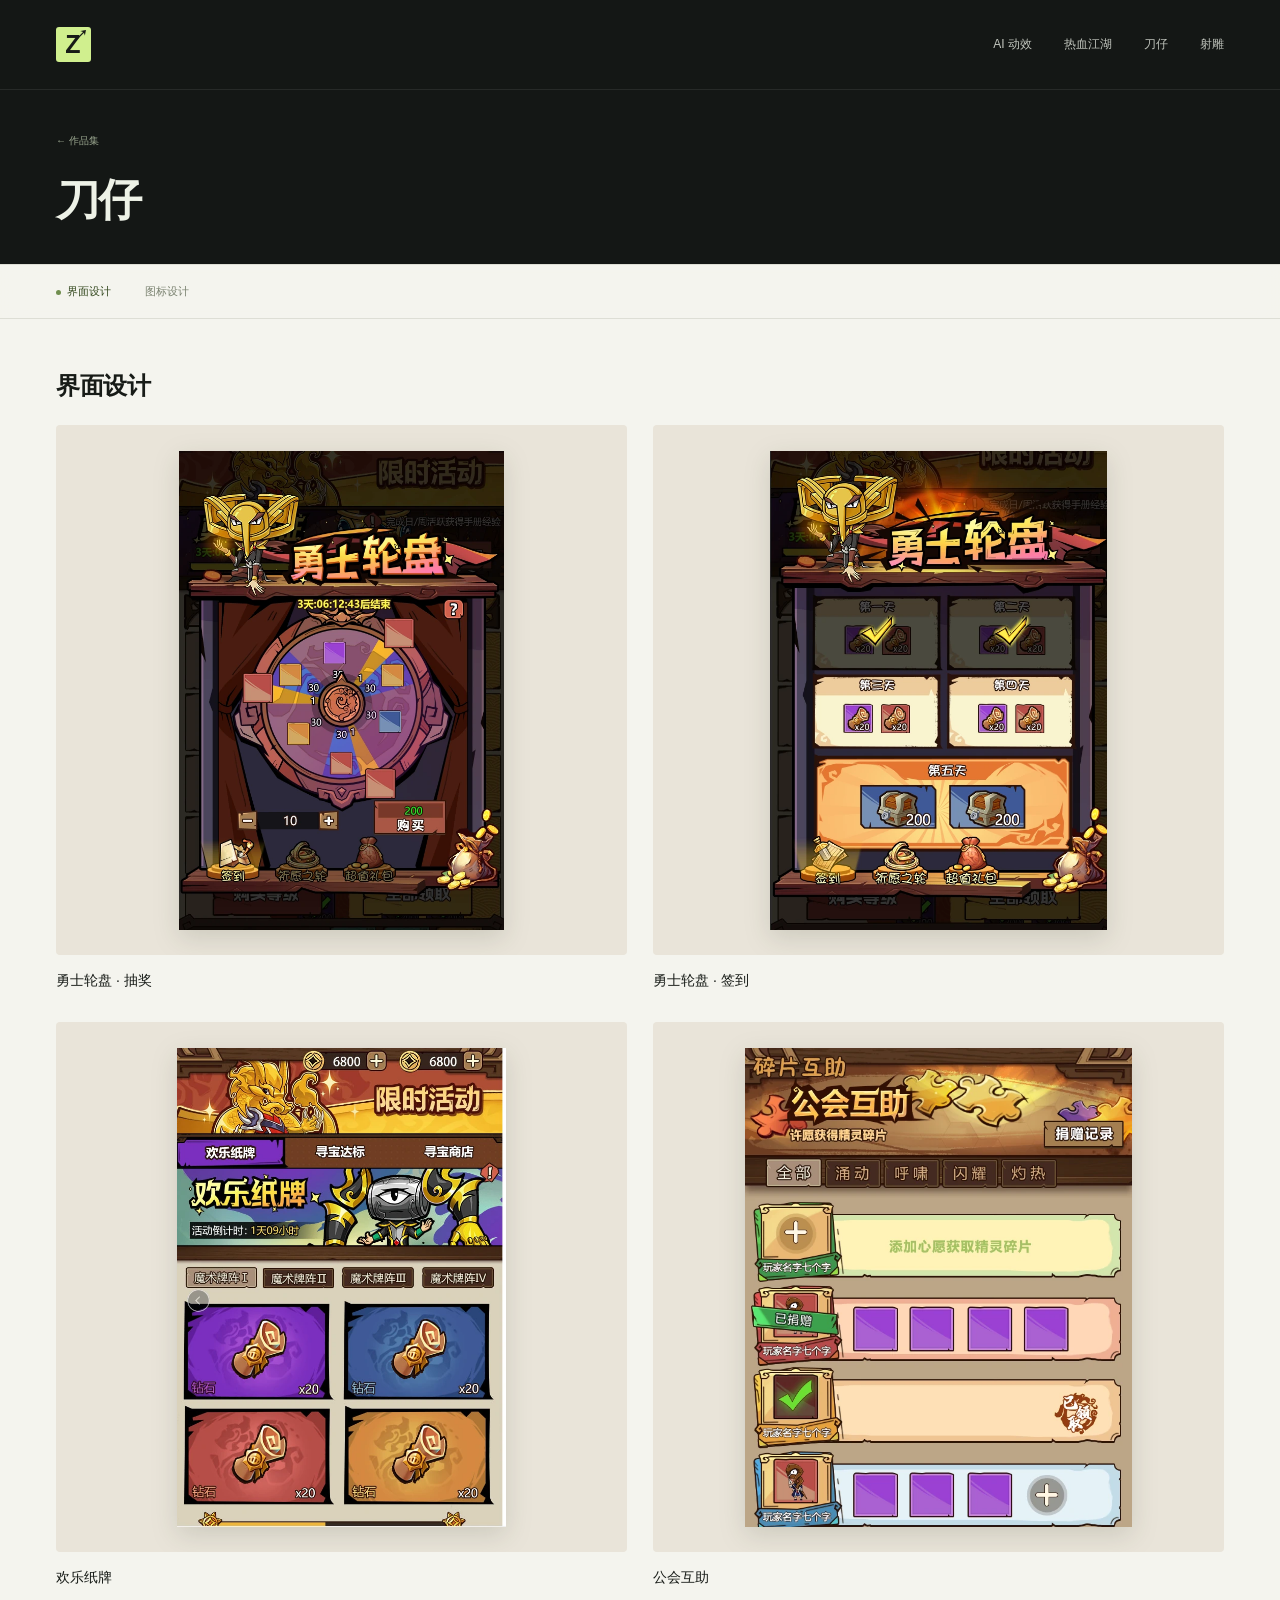
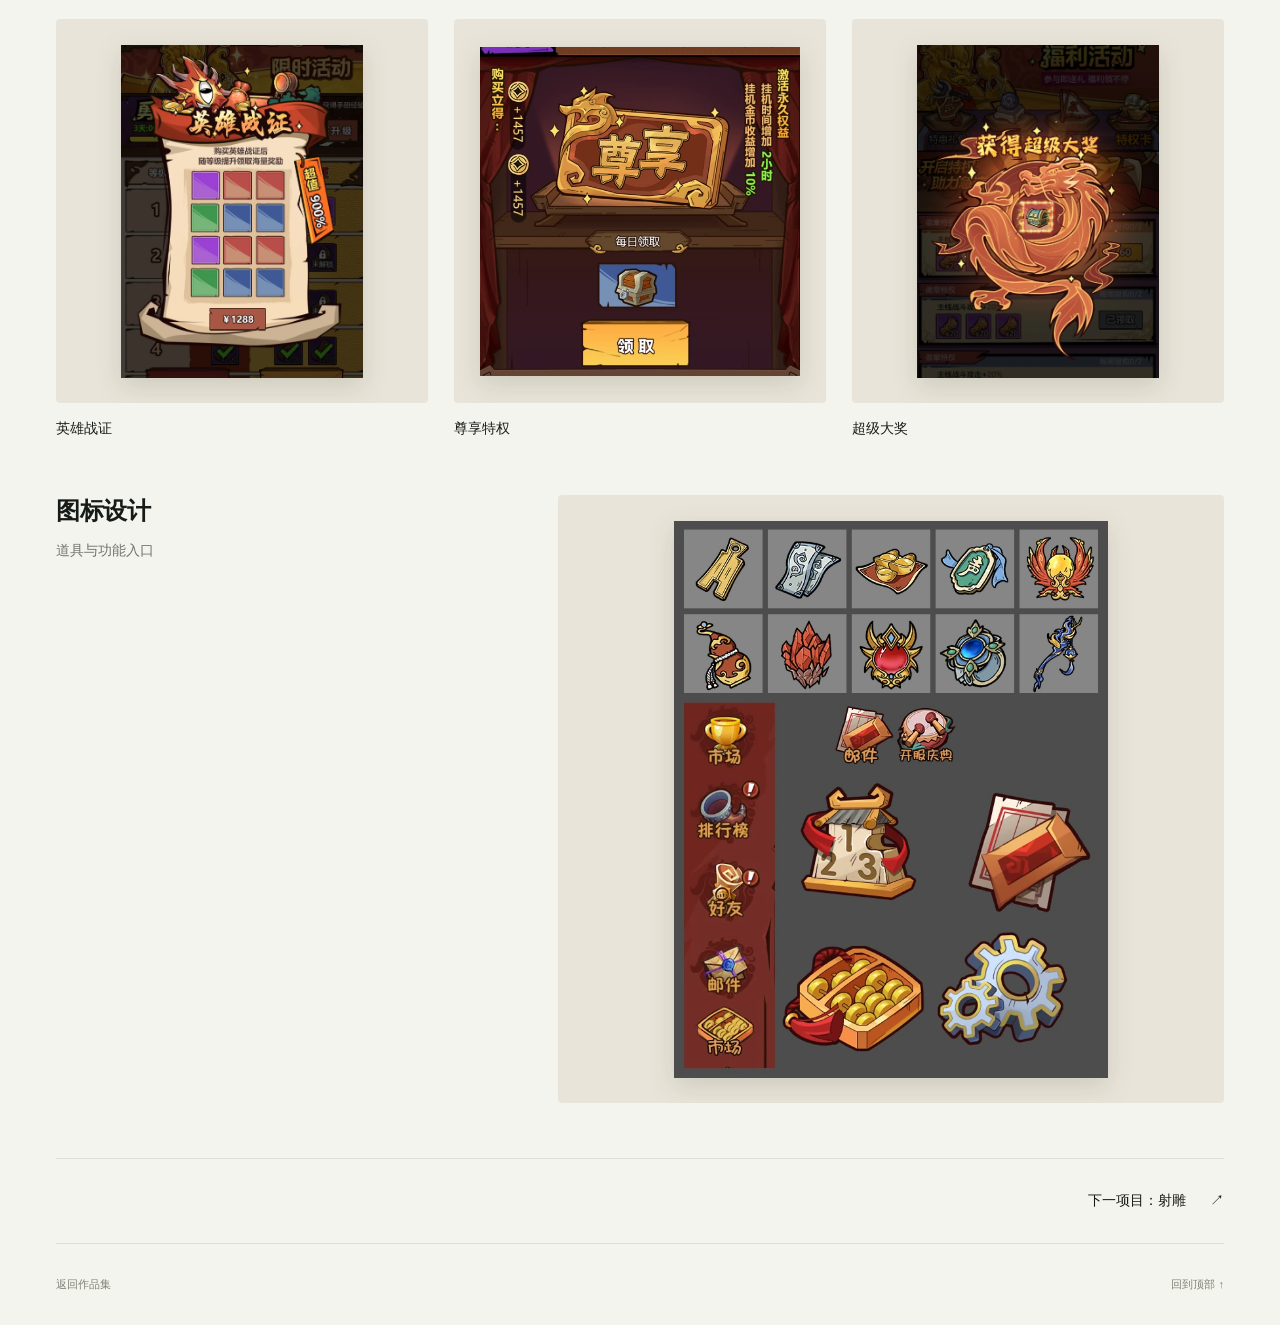
==== commit 12f5b20a: "Restore the original canvas motion and present portfolio skills with direct links" ====
--- a/daozai.html
+++ b/daozai.html
@@ -1,5 +1,5 @@
 <!doctype html>
-<html lang="zh-CN"><head><meta charset="utf-8"><meta name="viewport" content="width=device-width, initial-scale=1"><meta name="theme-color" content="#141715"><meta name="description" content="刀仔，张雪荣游戏 UI 设计作品。"><title>刀仔 · 张雪荣作品集</title><link rel="icon" href="assets/favicon.svg" type="image/svg+xml"><link rel="stylesheet" href="styles.css?v=featured-work-1"><script src="data.js?v=daozai-gallery-1" defer></script><script src="app.js?v=featured-work-1" defer></script></head><body class="case-page compact-case" data-page="case"><a class="skip-link" href="#main">跳到主要内容</a><div class="reading-progress" aria-hidden="true"></div>
+<html lang="zh-CN"><head><meta charset="utf-8"><meta name="viewport" content="width=device-width, initial-scale=1"><meta name="theme-color" content="#141715"><meta name="description" content="刀仔，张雪荣游戏 UI 设计作品。"><title>刀仔 · 张雪荣作品集</title><link rel="icon" href="assets/favicon.svg" type="image/svg+xml"><link rel="stylesheet" href="styles.css?v=featured-work-1"><script src="app.js?v=skills-2" defer></script></head><body class="case-page compact-case" data-page="case"><a class="skip-link" href="#main">跳到主要内容</a><div class="reading-progress" aria-hidden="true"></div>
 <header class="site-header"><a class="brand" href="index.html" aria-label="张雪荣作品集首页"><span class="brand-mark">Z<span>↗</span></span></a><nav aria-label="项目导航"><a href="index.html#ai-motion">AI 动效</a><a href="jianghu.html">热血江湖</a><a href="daozai.html">刀仔</a><a href="shediao.html">射雕</a></nav></header>
   <main id="main">
     <section class="case-intro"><div class="shell"><div class="breadcrumb"><a href="index.html#projects">← 作品集</a></div><div class="case-title-row"><h1>刀仔</h1></div></div></section>
@@ -13,45 +13,45 @@
           <div class="case-section-heading reveal"><h2 id="campaigns">界面设计</h2></div>
           <div class="case-grid daozai-screens">
             <figure class="work-card reveal">
-              <button class="work-image" type="button" data-art="wheel" data-group="daozai" aria-label="放大查看勇士轮盘 · 抽奖">
+              <a class="work-image" data-group="daozai" href="assets/wheel.webp" aria-label="打开勇士轮盘 · 抽奖原图">
                 <img src="assets/wheel.webp" width="639" height="942" alt="活动转盘、抽奖次数与奖池" loading="lazy" decoding="async">
-              </button>
+              </a>
               <figcaption><h3>勇士轮盘 · 抽奖</h3></figcaption>
             </figure>
             <figure class="work-card reveal">
-              <button class="work-image" type="button" data-art="wheel-checkin" data-group="daozai" aria-label="放大查看勇士轮盘 · 签到">
+              <a class="work-image" data-group="daozai" href="assets/wheel-checkin.webp" aria-label="打开勇士轮盘 · 签到原图">
                 <img src="assets/wheel-checkin.webp" width="629" height="893" alt="同一轮盘活动的五日签到奖励" loading="lazy" decoding="async">
-              </button>
+              </a>
               <figcaption><h3>勇士轮盘 · 签到</h3></figcaption>
             </figure>
             <figure class="work-card reveal">
-              <button class="work-image" type="button" data-art="shop" data-group="daozai" aria-label="放大查看欢乐纸牌">
+              <a class="work-image" data-group="daozai" href="assets/shop.webp" aria-label="打开欢乐纸牌原图">
                 <img src="assets/shop.webp" width="645" height="937" alt="限时活动中的卡牌与奖励" loading="lazy" decoding="async">
-              </button>
+              </a>
               <figcaption><h3>欢乐纸牌</h3></figcaption>
             </figure>
             <figure class="work-card reveal" id="social">
-              <button class="work-image" type="button" data-art="guild" data-group="daozai" aria-label="放大查看公会互助">
+              <a class="work-image" data-group="daozai" href="assets/guild.webp" aria-label="打开公会互助原图">
                 <img src="assets/guild.webp" width="640" height="791" alt="公会成员发布心愿、查看互助请求" loading="lazy" decoding="async">
-              </button>
+              </a>
               <figcaption><h3>公会互助</h3></figcaption>
             </figure>
             <figure class="work-card reveal popup-work">
-              <button class="work-image" type="button" data-art="battlepass" data-group="daozai" aria-label="放大查看英雄战证">
+              <a class="work-image" data-group="daozai" href="assets/battlepass.webp" aria-label="打开英雄战证原图">
                 <img src="assets/battlepass.webp" width="553" height="760" alt="战证购买弹窗与解锁奖励" loading="lazy" decoding="async">
-              </button>
+              </a>
               <figcaption><h3>英雄战证</h3></figcaption>
             </figure>
             <figure class="work-card reveal popup-work" id="privileges">
-              <button class="work-image" type="button" data-art="vip" data-group="daozai" aria-label="放大查看尊享特权">
+              <a class="work-image" data-group="daozai" href="assets/vip.webp" aria-label="打开尊享特权原图">
                 <img src="assets/vip.webp" width="562" height="577" alt="特权激活与每日领取" loading="lazy" decoding="async">
-              </button>
+              </a>
               <figcaption><h3>尊享特权</h3></figcaption>
             </figure>
             <figure class="work-card reveal popup-work">
-              <button class="work-image" type="button" data-art="jackpot" data-group="daozai" aria-label="放大查看超级大奖">
+              <a class="work-image" data-group="daozai" href="assets/jackpot.webp" aria-label="打开超级大奖原图">
                 <img src="assets/jackpot.webp" width="534" height="735" alt="获奖时的宝箱与金龙特效画面" loading="lazy" decoding="async">
-              </button>
+              </a>
               <figcaption><h3>超级大奖</h3></figcaption>
             </figure>
           </div>
@@ -62,9 +62,9 @@
             <p>道具与功能入口</p>
           </div>
           <figure class="work-card reveal">
-            <button class="work-image" type="button" data-art="daozai-icons" data-group="daozai" aria-label="放大查看道具与功能入口">
+            <a class="work-image" data-group="daozai" href="assets/daozai-icons.webp" aria-label="打开道具与功能入口原图">
               <img src="assets/daozai-icons.webp" width="662" height="848" alt="装备、材料、功能入口及放大细节" loading="lazy" decoding="async">
-            </button>
+            </a>
           </figure>
         </section>
         <nav class="next-project" aria-label="下一项目"><a href="shediao.html">下一项目：射雕 <span>↗</span></a></nav></div></div></main><footer class="site-footer shell"><a href="index.html#projects">返回作品集</a><a href="#">回到顶部 ↑</a></footer><button class="back-to-top" aria-label="回到顶部">↑</button></body></html>
--- a/styles.css
+++ b/styles.css
@@ -105,9 +105,10 @@
 .illustrated-cover:hover>img{transform:none}
 .illustrated-cover .cover-visit>span{background:#f5f4ebdf;border-color:#17201b35;color:var(--ink)}
 
-.feature-stage { min-width: 0; position: relative; z-index: 1; }
+.feature-stage { min-width: 0; position: relative; z-index: 1; container-type: inline-size; }
 .feature-stage [hidden] { display: none !important; }
-.feature-selector { display: flex; gap: clamp(10px, 2vw, 24px); margin-bottom: 14px; }
+.feature-toolbar { display: flex; align-items: center; justify-content: space-between; flex-wrap: wrap; gap: 4px 12px; margin-bottom: 14px; }
+.feature-selector { display: flex; gap: clamp(10px, 2vw, 24px); }
 .feature-selector button { padding: 8px 2px; min-height: 40px; border: 0; border-bottom: 1px solid transparent; background: transparent; color: #c1c8bb; font-size: 13px; font-weight: 600; }
 .feature-selector button[aria-pressed="true"] { border-color: var(--lime); color: var(--lime); }
 /* All panels contribute their intrinsic dimensions, even when only one is visible. */
@@ -115,31 +116,34 @@
 .feature-panel { grid-area: 1 / 1; min-width: 0; }
 .feature-panel[inert] { visibility: hidden; }
 @supports (grid-template-rows: subgrid) {
-  .feature-panel { display: grid; grid-row: 1 / span 5; grid-template-rows: subgrid; }
-  .feature-panel .motion-link { justify-self: start; }
+  .feature-panel { display: grid; grid-row: 1 / span 3; grid-template-rows: subgrid; }
 }
 .motion-stage { position: relative; aspect-ratio: 1334 / 750; overflow: hidden; border-radius: 6px; background: #101b30; }
 .motion-stage img, .motion-stage iframe { position: absolute; inset: 0; width: 100%; height: 100%; display: block; border: 0; object-fit: contain; }
-.feature-image { display: block; width: 100%; padding: 0; border: 0; cursor: zoom-in; }
+.feature-image { display: block; width: 100%; }
 .feature-image.icon-sheet { background: #fff; }
-.motion-stage iframe { position: absolute; inset: 0; pointer-events: none; opacity: 0; }
+.motion-stage iframe { pointer-events: none; opacity: 0; }
 .motion-stage iframe.is-ready { opacity: 1; }
-.motion-caption { display: flex; gap: 12px; flex-wrap: wrap; align-items: center; justify-content: space-between; margin-top: 14px; }
-.motion-caption h2 { color: #f4f4ee; font-size: clamp(20px, 2vw, 26px); }
+.demo-link { position: absolute; inset: 0; z-index: 1; }
+.demo-link:focus-visible { outline-offset: -4px; }
 .motion-switch { display: inline-flex; gap: 2px; padding: 2px; border: 1px solid #657060; border-radius: 30px; }
-.motion-switch button { min-height: 38px; padding: 5px 13px; border: 0; border-radius: 22px; background: transparent; color: #d3d7ce; font-size: 12px; font-weight: 600; }
+.motion-switch[inert] { visibility: hidden; }
+.motion-switch button { min-height: 32px; padding: 4px 11px; border: 0; border-radius: 22px; background: transparent; color: #d3d7ce; font-size: 12px; font-weight: 600; }
 .motion-switch button[aria-pressed="true"] { color: var(--ink); background: var(--lime); }
-.motion-description { color: #c1c8bb; font-size: 14px; line-height: 1.8; margin-top: 10px; }
-.motion-link { display: inline-block; color: var(--lime); font-size: 13px; padding: 6px 0; text-underline-offset: 4px; }
-.motion-link:hover { text-decoration: underline; }
+.motion-description { color: #c1c8bb; font-size: 14px; line-height: 1.8; margin-top: 14px; }
 .motion-status:not(:empty) { margin-top: 6px; color: #d1d7ca; font-size: 12px; }
 @media (min-width: 851px) {
   .compact-home .hero-inner { grid-template-columns: minmax(215px, .66fr) minmax(0, 1.34fr); gap: clamp(20px, 4vw, 64px); }
 }
 @media (max-width: 560px) {
   .site-header nav { gap: clamp(9px, 3vw, 18px); }
-  .motion-caption { gap: 6px; }
-  .motion-switch button { padding-inline: 10px; }
+}
+@container (max-width: 395px) {
+  .feature-toolbar { column-gap: 6px; }
+  .feature-selector { gap: 8px; }
+  .feature-selector button { padding-inline: 0; }
+  .motion-switch button { padding-inline: 6px; }
+  .motion-switch button span { display: none; }
 }
 
 .daozai-screens { grid-template-columns: repeat(6, minmax(0, 1fr)); gap: 26px; }
